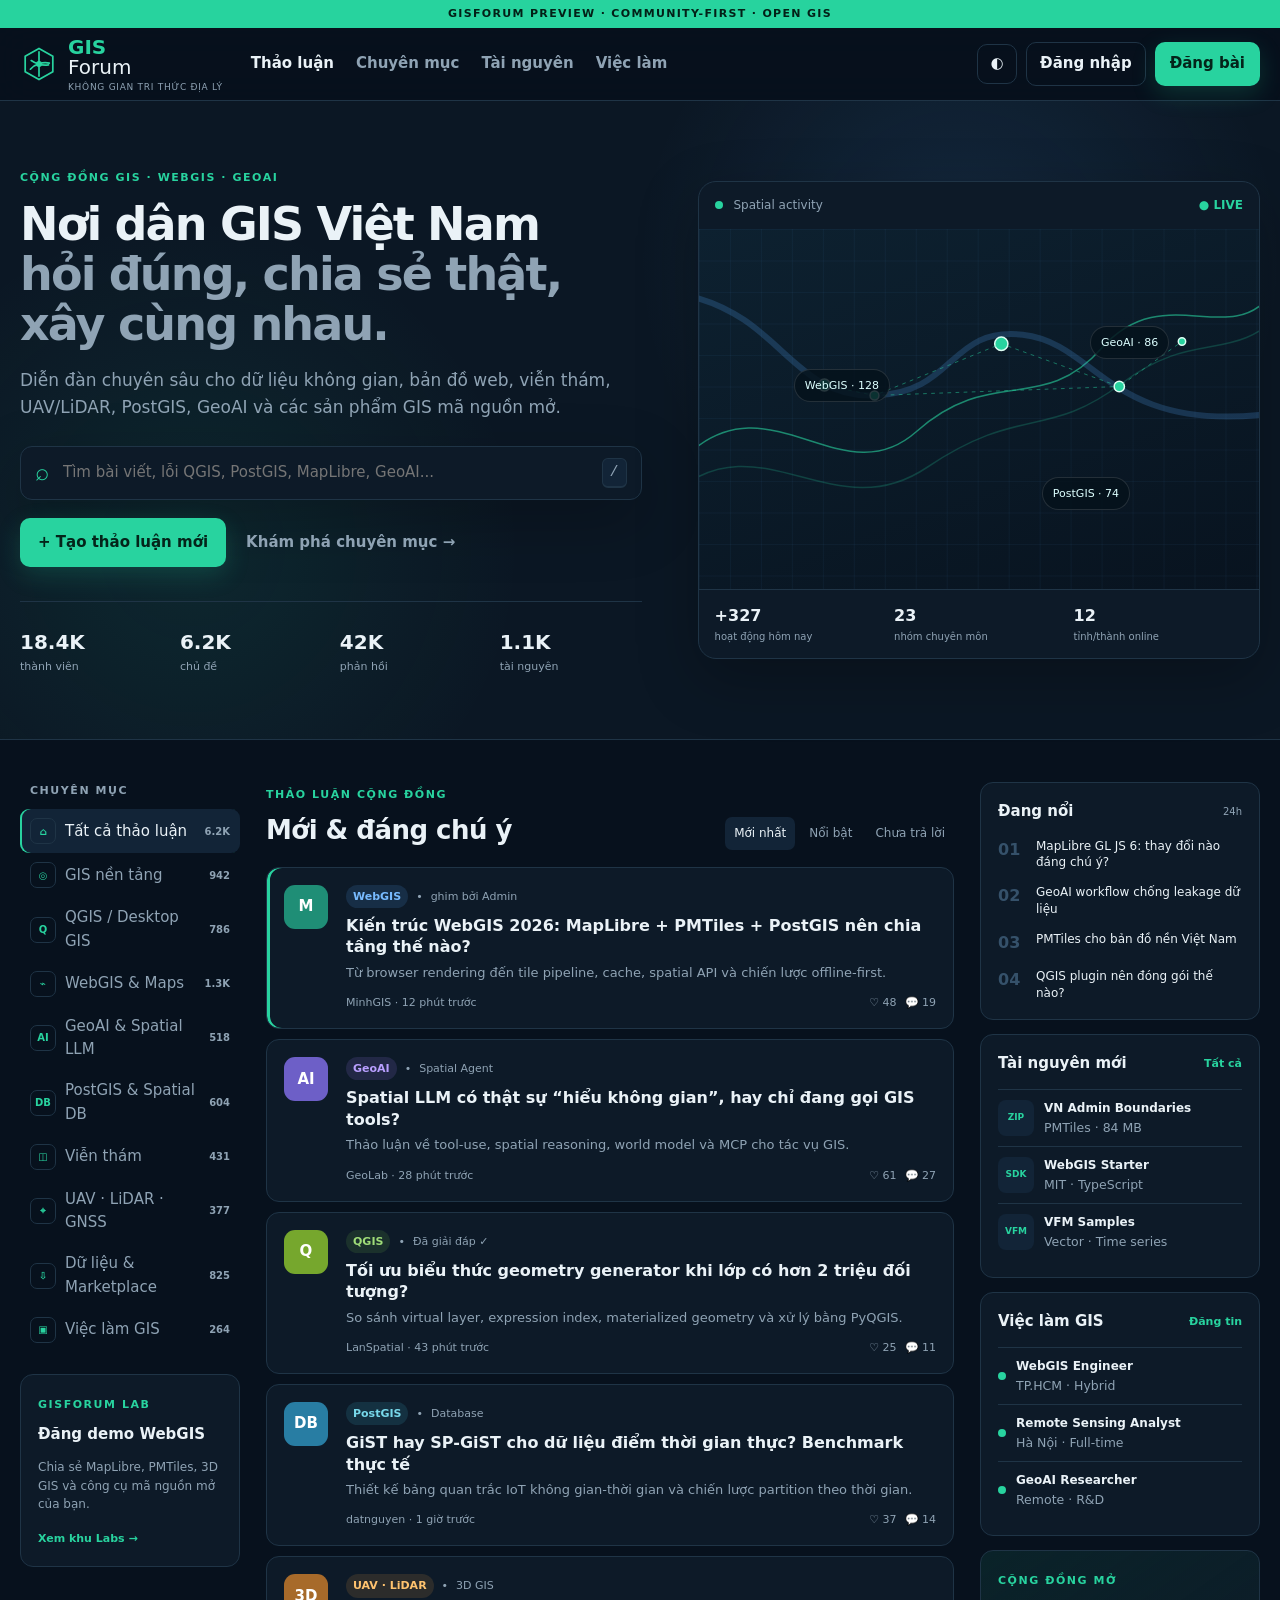
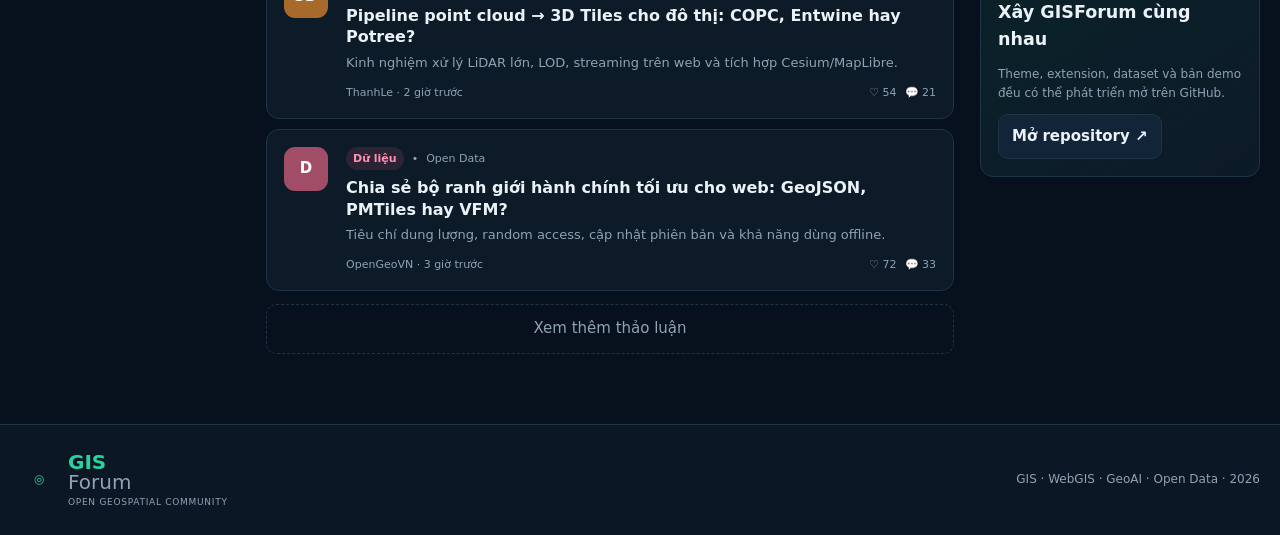
==== docs/index.html @ be0a75fd "feat: transform GISForum into professional GIS community preview" ====
<!doctype html>
<html lang="vi">
<head>
  <meta charset="utf-8" />
  <meta name="viewport" content="width=device-width,initial-scale=1" />
  <meta name="theme-color" content="#07111d" />
  <title>GISForum — Cộng đồng GIS Việt Nam</title>
  <meta name="description" content="Bản xem trước GISForum: cộng đồng chuyên nghiệp cho GIS, WebGIS, GeoAI, dữ liệu không gian và công nghệ bản đồ." />
  <link rel="stylesheet" href="./styles.css" />
</head>
<body>
  <div class="top-strip">GISForum Preview · Community-first · Open GIS</div>
  <header class="site-header">
    <div class="shell header-inner">
      <a class="brand" href="#" aria-label="GISForum">
        <span class="brand-mark" aria-hidden="true">
          <svg viewBox="0 0 44 44" role="img">
            <path d="M22 4 38 13v18L22 40 6 31V13Z" fill="none" stroke="currentColor" stroke-width="2"/>
            <path d="M12 28c5-6 15-9 22-7M13 18c6 4 13 6 20 5M22 8v28" fill="none" stroke="currentColor" stroke-width="2" stroke-linecap="round"/>
            <circle cx="22" cy="22" r="3.5" fill="currentColor"/>
          </svg>
        </span>
        <span><strong>GIS</strong>Forum<small>Không gian tri thức địa lý</small></span>
      </a>
      <nav class="nav" aria-label="Điều hướng chính">
        <a class="active" href="#discussions">Thảo luận</a>
        <a href="#categories">Chuyên mục</a>
        <a href="#resources">Tài nguyên</a>
        <a href="#jobs">Việc làm</a>
      </nav>
      <div class="header-actions">
        <button class="icon-btn" id="themeToggle" aria-label="Đổi giao diện">◐</button>
        <button class="ghost-btn">Đăng nhập</button>
        <button class="primary-btn" data-open-composer>Đăng bài</button>
      </div>
    </div>
  </header>

  <main>
    <section class="hero">
      <div class="shell hero-grid">
        <div class="hero-copy">
          <span class="eyebrow">CỘNG ĐỒNG GIS · WEBGIS · GEOAI</span>
          <h1>Nơi dân GIS Việt Nam<br/><span>hỏi đúng, chia sẻ thật, xây cùng nhau.</span></h1>
          <p>Diễn đàn chuyên sâu cho dữ liệu không gian, bản đồ web, viễn thám, UAV/LiDAR, PostGIS, GeoAI và các sản phẩm GIS mã nguồn mở.</p>
          <div class="hero-search">
            <span>⌕</span>
            <input id="globalSearch" type="search" placeholder="Tìm bài viết, lỗi QGIS, PostGIS, MapLibre, GeoAI..." aria-label="Tìm kiếm" />
            <kbd>/</kbd>
          </div>
          <div class="hero-actions">
            <button class="primary-btn large" data-open-composer>+ Tạo thảo luận mới</button>
            <a class="text-link" href="#categories">Khám phá chuyên mục →</a>
          </div>
          <div class="quick-stats">
            <div><strong>18.4K</strong><span>thành viên</span></div>
            <div><strong>6.2K</strong><span>chủ đề</span></div>
            <div><strong>42K</strong><span>phản hồi</span></div>
            <div><strong>1.1K</strong><span>tài nguyên</span></div>
          </div>
        </div>
        <div class="map-card" aria-label="Minh họa mạng lưới không gian">
          <div class="map-toolbar">
            <span><i></i> Spatial activity</span>
            <span class="live">● LIVE</span>
          </div>
          <div class="map-canvas">
            <svg viewBox="0 0 760 480" preserveAspectRatio="none" aria-hidden="true">
              <defs>
                <pattern id="grid" width="42" height="42" patternUnits="userSpaceOnUse">
                  <path d="M42 0H0V42" fill="none" stroke="currentColor" stroke-opacity=".12"/>
                </pattern>
              </defs>
              <rect width="760" height="480" fill="url(#grid)"/>
              <path class="contour" d="M-20 305C95 195 193 359 295 270s170-21 251-111 169-4 225-66"/>
              <path class="contour faint" d="M-35 353C83 252 182 402 309 318s163-37 264-112 151-24 219-97"/>
              <path class="river" d="M-10 90C112 120 128 225 238 222s101-92 201-81 115 126 321 107"/>
              <g class="nodes">
                <circle cx="170" cy="208" r="8"/><circle cx="238" cy="222" r="6"/>
                <circle cx="410" cy="153" r="9"/><circle cx="570" cy="210" r="7"/>
                <circle cx="655" cy="150" r="5"/>
              </g>
              <g class="links">
                <path d="M170 208 238 222 410 153 570 210 655 150"/>
                <path d="M238 222 570 210"/>
              </g>
            </svg>
            <div class="map-chip chip-a">WebGIS · 128</div>
            <div class="map-chip chip-b">GeoAI · 86</div>
            <div class="map-chip chip-c">PostGIS · 74</div>
          </div>
          <div class="map-footer">
            <div><strong>+327</strong><span>hoạt động hôm nay</span></div>
            <div><strong>23</strong><span>nhóm chuyên môn</span></div>
            <div><strong>12</strong><span>tỉnh/thành online</span></div>
          </div>
        </div>
      </div>
    </section>

    <section class="shell content-grid" id="discussions">
      <aside class="sidebar" id="categories">
        <div class="panel-title">Chuyên mục</div>
        <button class="category active" data-category="all"><span class="cat-icon">⌂</span><span>Tất cả thảo luận</span><b>6.2K</b></button>
        <button class="category" data-category="gis"><span class="cat-icon">◎</span><span>GIS nền tảng</span><b>942</b></button>
        <button class="category" data-category="qgis"><span class="cat-icon">Q</span><span>QGIS / Desktop GIS</span><b>786</b></button>
        <button class="category" data-category="webgis"><span class="cat-icon">⌁</span><span>WebGIS & Maps</span><b>1.3K</b></button>
        <button class="category" data-category="geoai"><span class="cat-icon">AI</span><span>GeoAI & Spatial LLM</span><b>518</b></button>
        <button class="category" data-category="postgis"><span class="cat-icon">DB</span><span>PostGIS & Spatial DB</span><b>604</b></button>
        <button class="category" data-category="rs"><span class="cat-icon">◫</span><span>Viễn thám</span><b>431</b></button>
        <button class="category" data-category="uav"><span class="cat-icon">⌖</span><span>UAV · LiDAR · GNSS</span><b>377</b></button>
        <button class="category" data-category="data"><span class="cat-icon">⇩</span><span>Dữ liệu & Marketplace</span><b>825</b></button>
        <button class="category" data-category="jobs"><span class="cat-icon">▣</span><span>Việc làm GIS</span><b>264</b></button>

        <div class="mini-card">
          <span class="mini-label">GISFORUM LAB</span>
          <strong>Đăng demo WebGIS</strong>
          <p>Chia sẻ MapLibre, PMTiles, 3D GIS và công cụ mã nguồn mở của bạn.</p>
          <a href="#resources">Xem khu Labs →</a>
        </div>
      </aside>

      <section class="feed">
        <div class="section-head">
          <div>
            <span class="eyebrow">THẢO LUẬN CỘNG ĐỒNG</span>
            <h2>Mới & đáng chú ý</h2>
          </div>
          <div class="tabs">
            <button class="tab active">Mới nhất</button>
            <button class="tab">Nổi bật</button>
            <button class="tab">Chưa trả lời</button>
          </div>
        </div>

        <div class="topic-list" id="topicList">
          <article class="topic pinned" data-category="webgis" data-search="maplibre pmtiles webgis kiến trúc">
            <div class="avatar map">M</div>
            <div class="topic-main">
              <div class="topic-meta"><span class="badge blue">WebGIS</span><span>•</span><span>ghim bởi Admin</span></div>
              <h3>Kiến trúc WebGIS 2026: MapLibre + PMTiles + PostGIS nên chia tầng thế nào?</h3>
              <p>Từ browser rendering đến tile pipeline, cache, spatial API và chiến lược offline-first.</p>
              <div class="topic-bottom"><span>MinhGIS · 12 phút trước</span><span>♡ 48</span><span>💬 19</span></div>
            </div>
          </article>

          <article class="topic" data-category="geoai" data-search="geoai spatial llm agent gis mcp">
            <div class="avatar ai">AI</div>
            <div class="topic-main">
              <div class="topic-meta"><span class="badge violet">GeoAI</span><span>•</span><span>Spatial Agent</span></div>
              <h3>Spatial LLM có thật sự “hiểu không gian”, hay chỉ đang gọi GIS tools?</h3>
              <p>Thảo luận về tool-use, spatial reasoning, world model và MCP cho tác vụ GIS.</p>
              <div class="topic-bottom"><span>GeoLab · 28 phút trước</span><span>♡ 61</span><span>💬 27</span></div>
            </div>
          </article>

          <article class="topic" data-category="qgis" data-search="qgis biểu thức geometry lỗi plugin">
            <div class="avatar qgis">Q</div>
            <div class="topic-main">
              <div class="topic-meta"><span class="badge green">QGIS</span><span>•</span><span>Đã giải đáp ✓</span></div>
              <h3>Tối ưu biểu thức geometry generator khi lớp có hơn 2 triệu đối tượng?</h3>
              <p>So sánh virtual layer, expression index, materialized geometry và xử lý bằng PyQGIS.</p>
              <div class="topic-bottom"><span>LanSpatial · 43 phút trước</span><span>♡ 25</span><span>💬 11</span></div>
            </div>
          </article>

          <article class="topic" data-category="postgis" data-search="postgis postgres spatial index gist query tối ưu">
            <div class="avatar db">DB</div>
            <div class="topic-main">
              <div class="topic-meta"><span class="badge cyan">PostGIS</span><span>•</span><span>Database</span></div>
              <h3>GiST hay SP-GiST cho dữ liệu điểm thời gian thực? Benchmark thực tế</h3>
              <p>Thiết kế bảng quan trắc IoT không gian-thời gian và chiến lược partition theo thời gian.</p>
              <div class="topic-bottom"><span>datnguyen · 1 giờ trước</span><span>♡ 37</span><span>💬 14</span></div>
            </div>
          </article>

          <article class="topic" data-category="uav" data-search="lidar uav gnss drone point cloud">
            <div class="avatar uav">3D</div>
            <div class="topic-main">
              <div class="topic-meta"><span class="badge amber">UAV · LiDAR</span><span>•</span><span>3D GIS</span></div>
              <h3>Pipeline point cloud → 3D Tiles cho đô thị: COPC, Entwine hay Potree?</h3>
              <p>Kinh nghiệm xử lý LiDAR lớn, LOD, streaming trên web và tích hợp Cesium/MapLibre.</p>
              <div class="topic-bottom"><span>ThanhLe · 2 giờ trước</span><span>♡ 54</span><span>💬 21</span></div>
            </div>
          </article>

          <article class="topic" data-category="data" data-search="dữ liệu hành chính pmtiles vfm dataset">
            <div class="avatar data">D</div>
            <div class="topic-main">
              <div class="topic-meta"><span class="badge rose">Dữ liệu</span><span>•</span><span>Open Data</span></div>
              <h3>Chia sẻ bộ ranh giới hành chính tối ưu cho web: GeoJSON, PMTiles hay VFM?</h3>
              <p>Tiêu chí dung lượng, random access, cập nhật phiên bản và khả năng dùng offline.</p>
              <div class="topic-bottom"><span>OpenGeoVN · 3 giờ trước</span><span>♡ 72</span><span>💬 33</span></div>
            </div>
          </article>
        </div>
        <div id="emptyState" class="empty-state" hidden>Không tìm thấy thảo luận phù hợp.</div>
        <button class="load-more">Xem thêm thảo luận</button>
      </section>

      <aside class="rightbar">
        <div class="side-card">
          <div class="card-head"><strong>Đang nổi</strong><span>24h</span></div>
          <ol class="trend-list">
            <li><b>01</b><a href="#">MapLibre GL JS 6: thay đổi nào đáng chú ý?</a></li>
            <li><b>02</b><a href="#">GeoAI workflow chống leakage dữ liệu</a></li>
            <li><b>03</b><a href="#">PMTiles cho bản đồ nền Việt Nam</a></li>
            <li><b>04</b><a href="#">QGIS plugin nên đóng gói thế nào?</a></li>
          </ol>
        </div>

        <div class="side-card" id="resources">
          <div class="card-head"><strong>Tài nguyên mới</strong><a href="#">Tất cả</a></div>
          <div class="resource"><span class="file-icon">ZIP</span><div><b>VN Admin Boundaries</b><small>PMTiles · 84 MB</small></div></div>
          <div class="resource"><span class="file-icon">SDK</span><div><b>WebGIS Starter</b><small>MIT · TypeScript</small></div></div>
          <div class="resource"><span class="file-icon">VFM</span><div><b>VFM Samples</b><small>Vector · Time series</small></div></div>
        </div>

        <div class="side-card" id="jobs">
          <div class="card-head"><strong>Việc làm GIS</strong><a href="#">Đăng tin</a></div>
          <div class="job"><i></i><div><b>WebGIS Engineer</b><small>TP.HCM · Hybrid</small></div></div>
          <div class="job"><i></i><div><b>Remote Sensing Analyst</b><small>Hà Nội · Full-time</small></div></div>
          <div class="job"><i></i><div><b>GeoAI Researcher</b><small>Remote · R&D</small></div></div>
        </div>

        <div class="side-card community">
          <span class="mini-label">CỘNG ĐỒNG MỞ</span>
          <h3>Xây GISForum cùng nhau</h3>
          <p>Theme, extension, dataset và bản demo đều có thể phát triển mở trên GitHub.</p>
          <a class="secondary-btn" href="https://github.com/Base27-CVNSS/GISForum">Mở repository ↗</a>
        </div>
      </aside>
    </section>
  </main>

  <footer>
    <div class="shell footer-inner">
      <div class="brand footer-brand"><span class="brand-mark">◎</span><span><strong>GIS</strong>Forum<small>Open geospatial community</small></span></div>
      <div>GIS · WebGIS · GeoAI · Open Data · 2026</div>
    </div>
  </footer>

  <div class="modal" id="composerModal" hidden>
    <div class="modal-backdrop" data-close-composer></div>
    <section class="composer" role="dialog" aria-modal="true" aria-labelledby="composerTitle">
      <button class="modal-close" data-close-composer aria-label="Đóng">×</button>
      <span class="eyebrow">TẠO THẢO LUẬN</span>
      <h2 id="composerTitle">Chia sẻ vấn đề GIS của bạn</h2>
      <label>Tiêu đề<input type="text" placeholder="Ví dụ: Làm sao tối ưu PMTiles cho dữ liệu lớn?" /></label>
      <label>Chuyên mục<select><option>WebGIS & Maps</option><option>GeoAI & Spatial LLM</option><option>QGIS</option><option>PostGIS</option><option>UAV · LiDAR · GNSS</option></select></label>
      <label>Nội dung<textarea rows="6" placeholder="Mô tả dữ liệu, CRS, công cụ, lỗi hoặc kết quả mong muốn..."></textarea></label>
      <div class="composer-actions"><span>Bản preview — chưa gửi dữ liệu thật.</span><button class="primary-btn" data-close-composer>Đăng thảo luận</button></div>
    </section>
  </div>

  <script src="./app.js"></script>
</body>
</html>
---- docs/styles.css ----
:root{
  --bg:#07111d;--bg-soft:#0b1724;--panel:#0d1a28;--panel-2:#102131;--line:#1f3446;
  --text:#eaf2f7;--muted:#8fa3b4;--brand:#28d39f;--brand-2:#55a8ff;--shadow:0 20px 60px rgba(0,0,0,.25);
  --header:rgba(7,17,29,.86);--chip:#122437;
}
:root.light{
  --bg:#f4f7f9;--bg-soft:#edf3f6;--panel:#fff;--panel-2:#f7fafb;--line:#d9e3e8;
  --text:#122230;--muted:#667987;--shadow:0 16px 40px rgba(19,39,54,.08);--header:rgba(255,255,255,.9);--chip:#edf4f6;
}
*{box-sizing:border-box}html{scroll-behavior:smooth}body{margin:0;background:var(--bg);color:var(--text);font:15px/1.55 Inter,ui-sans-serif,system-ui,-apple-system,BlinkMacSystemFont,"Segoe UI",sans-serif}
button,input,textarea,select{font:inherit}button,a{transition:.2s ease}a{color:inherit;text-decoration:none}.shell{width:min(1240px,calc(100% - 40px));margin:auto}
.top-strip{height:28px;display:grid;place-items:center;background:#27d39e;color:#032017;font-size:11px;font-weight:800;letter-spacing:.12em;text-transform:uppercase}
.site-header{position:sticky;top:0;z-index:20;background:var(--header);backdrop-filter:blur(16px);border-bottom:1px solid var(--line)}
.header-inner{min-height:72px;display:flex;align-items:center;gap:28px}.brand{display:flex;align-items:center;gap:10px;min-width:190px}.brand-mark{width:38px;height:38px;display:grid;place-items:center;color:var(--brand)}.brand-mark svg{width:100%;height:100%}.brand>span:last-child{display:flex;flex-direction:column;font-size:20px;line-height:1}.brand strong{color:var(--brand)}.brand small{font-size:9px;color:var(--muted);letter-spacing:.08em;margin-top:6px;text-transform:uppercase}
.nav{display:flex;align-items:center;gap:22px;margin-right:auto}.nav a{color:var(--muted);font-weight:650}.nav a:hover,.nav a.active{color:var(--text)}.header-actions{display:flex;align-items:center;gap:9px}
.primary-btn,.ghost-btn,.secondary-btn,.icon-btn{border:0;cursor:pointer;border-radius:10px;font-weight:750}.primary-btn{background:var(--brand);color:#04241a;padding:10px 15px;box-shadow:0 8px 24px rgba(40,211,159,.18)}.primary-btn:hover{transform:translateY(-1px);filter:brightness(1.04)}.primary-btn.large{padding:13px 18px}.ghost-btn,.icon-btn{background:transparent;color:var(--text);border:1px solid var(--line);padding:9px 13px}.icon-btn{width:40px;height:40px;padding:0}.secondary-btn{display:inline-flex;background:var(--chip);border:1px solid var(--line);padding:10px 13px}
.hero{background:radial-gradient(circle at 75% 25%,rgba(85,168,255,.12),transparent 30%),radial-gradient(circle at 15% 70%,rgba(40,211,159,.09),transparent 28%),var(--bg-soft);border-bottom:1px solid var(--line)}.hero-grid{display:grid;grid-template-columns:1.05fr .95fr;gap:56px;align-items:center;padding:64px 0}
.eyebrow,.mini-label{font-size:11px;letter-spacing:.14em;color:var(--brand);font-weight:850}.hero h1{font-size:46px;line-height:1.08;letter-spacing:-.04em;margin:12px 0 18px}.hero h1 span{color:var(--muted)}.hero-copy>p{font-size:17px;color:var(--muted);max-width:670px}
.hero-search{height:54px;margin-top:26px;border:1px solid var(--line);background:var(--panel);border-radius:12px;display:flex;align-items:center;gap:12px;padding:0 14px;box-shadow:var(--shadow)}.hero-search>span{font-size:24px;color:var(--brand)}.hero-search input{flex:1;background:none;border:0;outline:none;color:var(--text);min-width:0}.hero-search kbd{border:1px solid var(--line);border-bottom-width:2px;border-radius:6px;padding:2px 7px;color:var(--muted);background:var(--chip)}.hero-actions{display:flex;align-items:center;gap:20px;margin-top:18px}.text-link{color:var(--muted);font-weight:700}.text-link:hover{color:var(--brand)}
.quick-stats{display:grid;grid-template-columns:repeat(4,1fr);gap:18px;margin-top:34px;padding-top:25px;border-top:1px solid var(--line)}.quick-stats div{display:flex;flex-direction:column}.quick-stats strong{font-size:20px}.quick-stats span{font-size:11px;color:var(--muted)}
.map-card{border:1px solid var(--line);border-radius:18px;overflow:hidden;background:var(--panel);box-shadow:var(--shadow)}.map-toolbar,.map-footer{display:flex;align-items:center;justify-content:space-between;padding:14px 16px;color:var(--muted);font-size:12px}.map-toolbar i{display:inline-block;width:8px;height:8px;border-radius:50%;background:var(--brand);margin-right:7px}.live{color:var(--brand);font-weight:800}.map-canvas{height:360px;position:relative;overflow:hidden;background:linear-gradient(160deg,#0d2130,#08131f)}:root.light .map-canvas{background:linear-gradient(160deg,#e9f4f2,#eaf1f7)}.map-canvas svg{width:100%;height:100%;color:var(--brand-2)}.contour{fill:none;stroke:var(--brand);stroke-width:2;opacity:.6}.contour.faint{opacity:.22}.river{fill:none;stroke:var(--brand-2);stroke-width:8;opacity:.2}.nodes circle{fill:var(--brand);stroke:#dffff5;stroke-width:2}.links path{fill:none;stroke:var(--brand);stroke-width:1.2;stroke-dasharray:5 6;opacity:.55}.map-chip{position:absolute;padding:7px 10px;border-radius:999px;background:rgba(5,18,28,.84);border:1px solid rgba(255,255,255,.12);font-size:11px;color:#dff}.chip-a{left:17%;top:39%}.chip-b{right:16%;top:27%}.chip-c{right:23%;bottom:22%}.map-footer{border-top:1px solid var(--line);gap:10px}.map-footer div{display:flex;flex-direction:column;flex:1}.map-footer strong{color:var(--text);font-size:16px}.map-footer span{font-size:10px}
.content-grid{display:grid;grid-template-columns:220px minmax(0,1fr) 280px;gap:26px;padding:42px 0 70px}.sidebar{position:sticky;top:112px;height:max-content}.panel-title{font-size:11px;color:var(--muted);text-transform:uppercase;letter-spacing:.14em;font-weight:800;margin:0 0 10px 10px}.category{width:100%;display:grid;grid-template-columns:28px 1fr auto;align-items:center;gap:7px;text-align:left;border:0;background:transparent;color:var(--muted);padding:9px 10px;border-radius:9px;cursor:pointer}.category:hover,.category.active{background:var(--chip);color:var(--text)}.category.active{box-shadow:inset 2px 0 var(--brand)}.category b{font-size:10px;font-weight:700;color:var(--muted)}.cat-icon{width:26px;height:26px;border:1px solid var(--line);border-radius:7px;display:grid;place-items:center;font-size:10px;font-weight:800;color:var(--brand)}
.mini-card,.side-card{margin-top:22px;background:var(--panel);border:1px solid var(--line);border-radius:13px;padding:17px}.mini-card strong{display:block;margin-top:8px}.mini-card p,.community p{color:var(--muted);font-size:12px}.mini-card a,.card-head a{font-size:11px;color:var(--brand);font-weight:800}
.section-head{display:flex;justify-content:space-between;align-items:end;margin-bottom:17px}.section-head h2{font-size:26px;letter-spacing:-.02em;margin:4px 0 0}.tabs{display:flex;gap:5px}.tab{border:0;background:transparent;color:var(--muted);padding:7px 9px;border-radius:7px;cursor:pointer;font-size:12px}.tab.active{background:var(--chip);color:var(--text)}
.topic-list{display:flex;flex-direction:column;gap:10px}.topic{display:grid;grid-template-columns:48px 1fr;gap:14px;background:var(--panel);border:1px solid var(--line);padding:17px;border-radius:13px}.topic:hover{border-color:#31516a;transform:translateY(-1px)}.topic.pinned{box-shadow:inset 3px 0 var(--brand)}.avatar{width:44px;height:44px;border-radius:11px;display:grid;place-items:center;font-weight:850;color:#fff;background:#31516a}.avatar.map{background:#1f8e76}.avatar.ai{background:#6d5fc7}.avatar.qgis{background:#76a72d}.avatar.db{background:#287da3}.avatar.uav{background:#a76a2a}.avatar.data{background:#a24d68}.topic-meta,.topic-bottom{display:flex;align-items:center;gap:8px;color:var(--muted);font-size:11px}.badge{padding:3px 7px;border-radius:999px;font-weight:800}.badge.blue{background:rgba(85,168,255,.14);color:#78bbff}.badge.violet{background:rgba(160,127,255,.14);color:#b99fff}.badge.green{background:rgba(117,191,76,.14);color:#9fdc78}.badge.cyan{background:rgba(66,191,215,.14);color:#77d8ea}.badge.amber{background:rgba(229,159,65,.14);color:#ffc36f}.badge.rose{background:rgba(225,98,132,.14);color:#ff91ae}.topic h3{font-size:16px;line-height:1.35;margin:7px 0 5px}.topic p{margin:0 0 11px;color:var(--muted);font-size:13px}.topic-bottom{justify-content:flex-end}.topic-bottom span:first-child{margin-right:auto}.load-more{width:100%;margin-top:13px;background:transparent;color:var(--muted);border:1px dashed var(--line);border-radius:10px;padding:12px;cursor:pointer}.empty-state{padding:38px;text-align:center;border:1px dashed var(--line);border-radius:13px;color:var(--muted)}
.rightbar{min-width:0}.side-card{margin-top:0;margin-bottom:14px}.card-head{display:flex;justify-content:space-between;align-items:center;margin-bottom:14px}.card-head span{font-size:10px;color:var(--muted)}.trend-list{list-style:none;padding:0;margin:0;display:flex;flex-direction:column;gap:13px}.trend-list li{display:grid;grid-template-columns:30px 1fr;gap:8px}.trend-list b{color:#35516a;font-size:16px}.trend-list a{font-size:12px;line-height:1.4}.resource,.job{display:flex;gap:10px;align-items:center;padding:9px 0;border-top:1px solid var(--line)}.resource:first-of-type,.job:first-of-type{border-top:0}.file-icon{width:36px;height:36px;display:grid;place-items:center;border-radius:8px;background:var(--chip);color:var(--brand);font-size:9px;font-weight:900}.resource div,.job div{display:flex;flex-direction:column;min-width:0}.resource b,.job b{font-size:12px}.resource small,.job small{color:var(--muted)}.job i{width:8px;height:8px;background:var(--brand);border-radius:50%}.community{background:linear-gradient(145deg,rgba(40,211,159,.09),var(--panel))}.community h3{margin:7px 0}
footer{border-top:1px solid var(--line);background:var(--bg-soft)}.footer-inner{min-height:110px;display:flex;justify-content:space-between;align-items:center;color:var(--muted);font-size:12px}.footer-brand{min-width:auto}
.modal[hidden]{display:none}.modal{position:fixed;inset:0;z-index:100;display:grid;place-items:center}.modal-backdrop{position:absolute;inset:0;background:rgba(1,7,12,.74);backdrop-filter:blur(6px)}.composer{z-index:1;width:min(620px,calc(100% - 30px));background:var(--panel);border:1px solid var(--line);border-radius:17px;padding:25px;box-shadow:var(--shadow);position:relative}.composer h2{margin:5px 0 18px}.composer label{display:flex;flex-direction:column;gap:6px;margin:12px 0;font-size:12px;color:var(--muted);font-weight:700}.composer input,.composer select,.composer textarea{width:100%;background:var(--bg-soft);border:1px solid var(--line);color:var(--text);border-radius:9px;padding:11px;outline:none}.composer input:focus,.composer select:focus,.composer textarea:focus{border-color:var(--brand)}.modal-close{position:absolute;right:15px;top:13px;border:0;background:transparent;color:var(--muted);font-size:26px;cursor:pointer}.composer-actions{display:flex;justify-content:space-between;align-items:center;gap:15px;margin-top:16px}.composer-actions span{font-size:11px;color:var(--muted)}
@media(max-width:1050px){.content-grid{grid-template-columns:190px minmax(0,1fr)}.rightbar{display:none}.hero-grid{gap:30px}.hero h1{font-size:40px}}
@media(max-width:800px){.shell{width:min(100% - 24px,1240px)}.nav{display:none}.header-inner{gap:10px}.brand{margin-right:auto;min-width:0}.ghost-btn{display:none}.hero-grid{grid-template-columns:1fr;padding:42px 0}.map-card{display:none}.hero h1{font-size:37px}.content-grid{grid-template-columns:1fr;padding-top:28px}.sidebar{position:static;display:flex;overflow:auto;gap:7px;padding-bottom:4px}.panel-title,.mini-card{display:none}.category{width:auto;min-width:max-content;grid-template-columns:25px auto;background:var(--panel);border:1px solid var(--line)}.category b{display:none}.section-head{align-items:flex-start;gap:12px;flex-direction:column}.quick-stats{grid-template-columns:repeat(2,1fr)}}
@media(max-width:520px){.top-strip{font-size:9px}.header-actions .primary-btn{display:none}.hero h1{font-size:32px}.hero-copy>p{font-size:15px}.hero-actions{align-items:flex-start;flex-direction:column}.topic{grid-template-columns:1fr}.avatar{width:38px;height:38px}.topic-bottom{flex-wrap:wrap}.topic-bottom span:first-child{width:100%}.tabs{overflow:auto;max-width:100%}.footer-inner{align-items:flex-start;flex-direction:column;justify-content:center;gap:16px}.composer-actions{align-items:flex-start;flex-direction:column}}
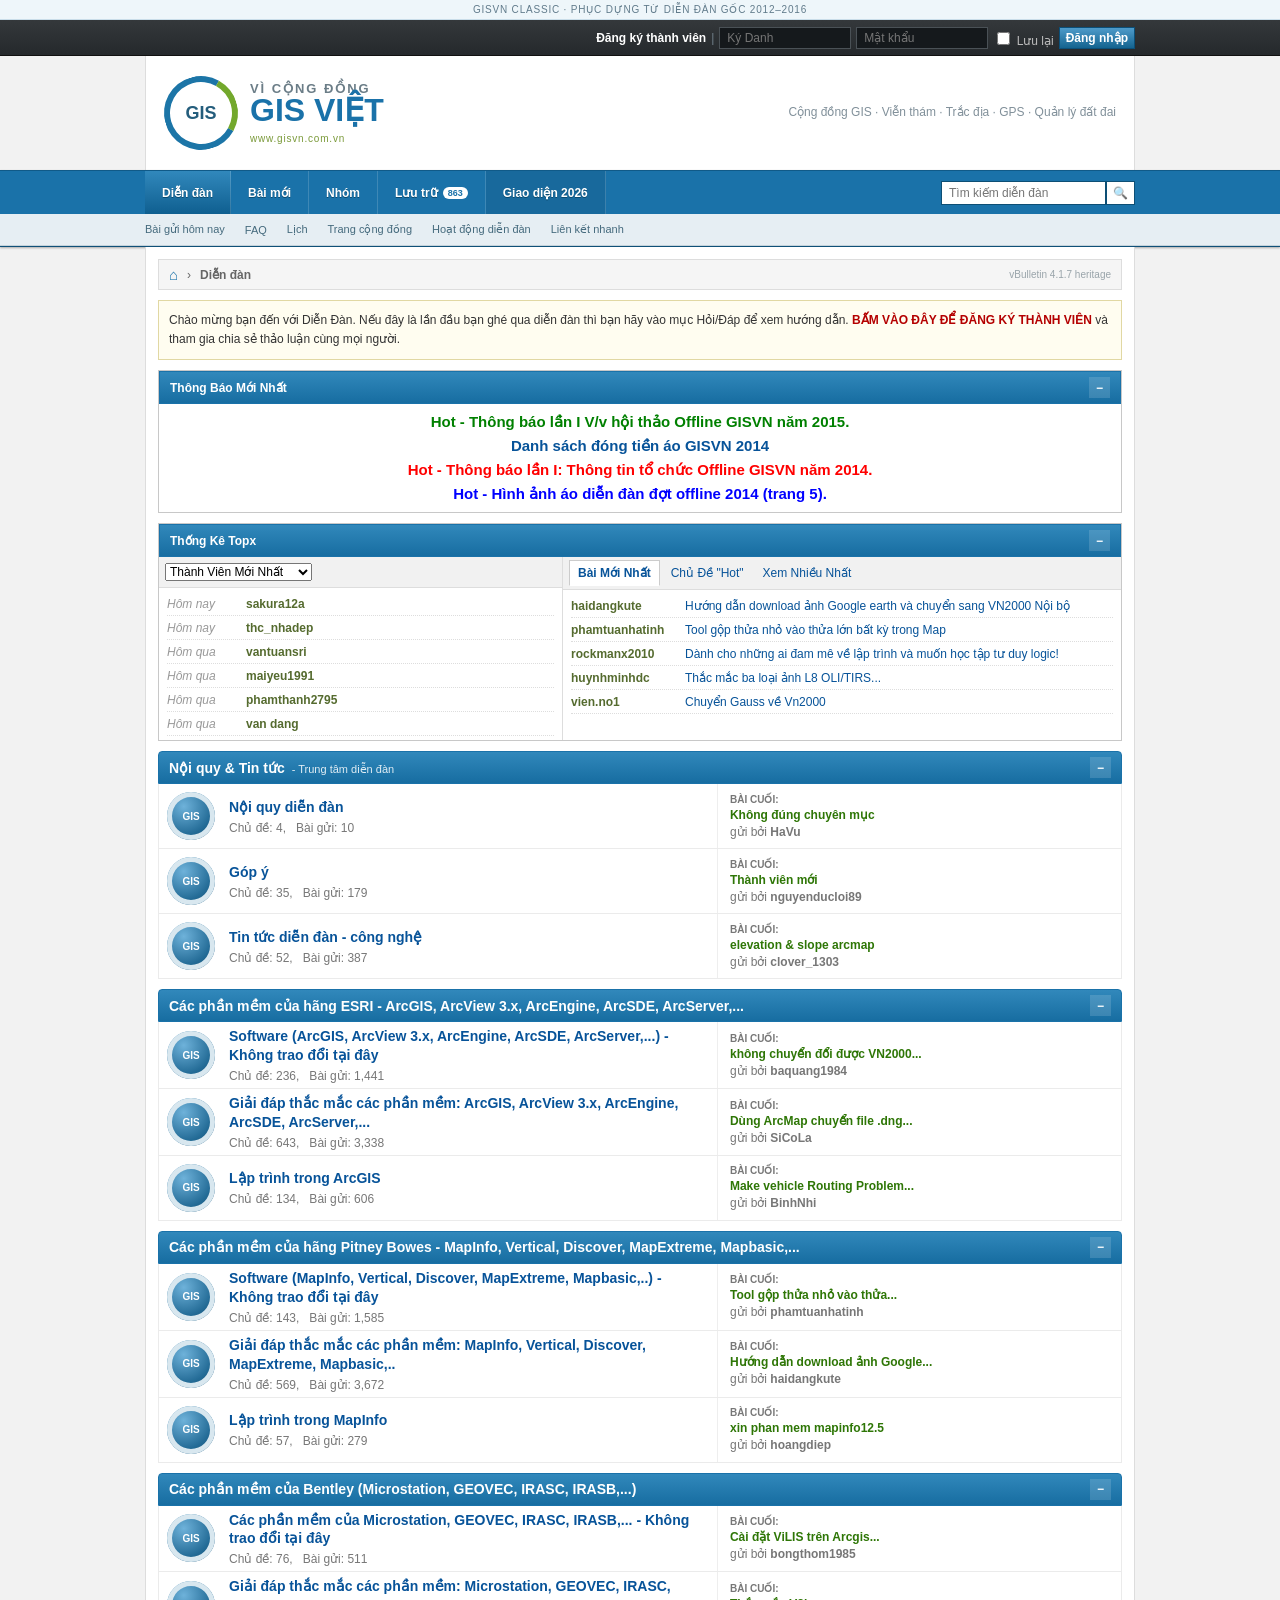
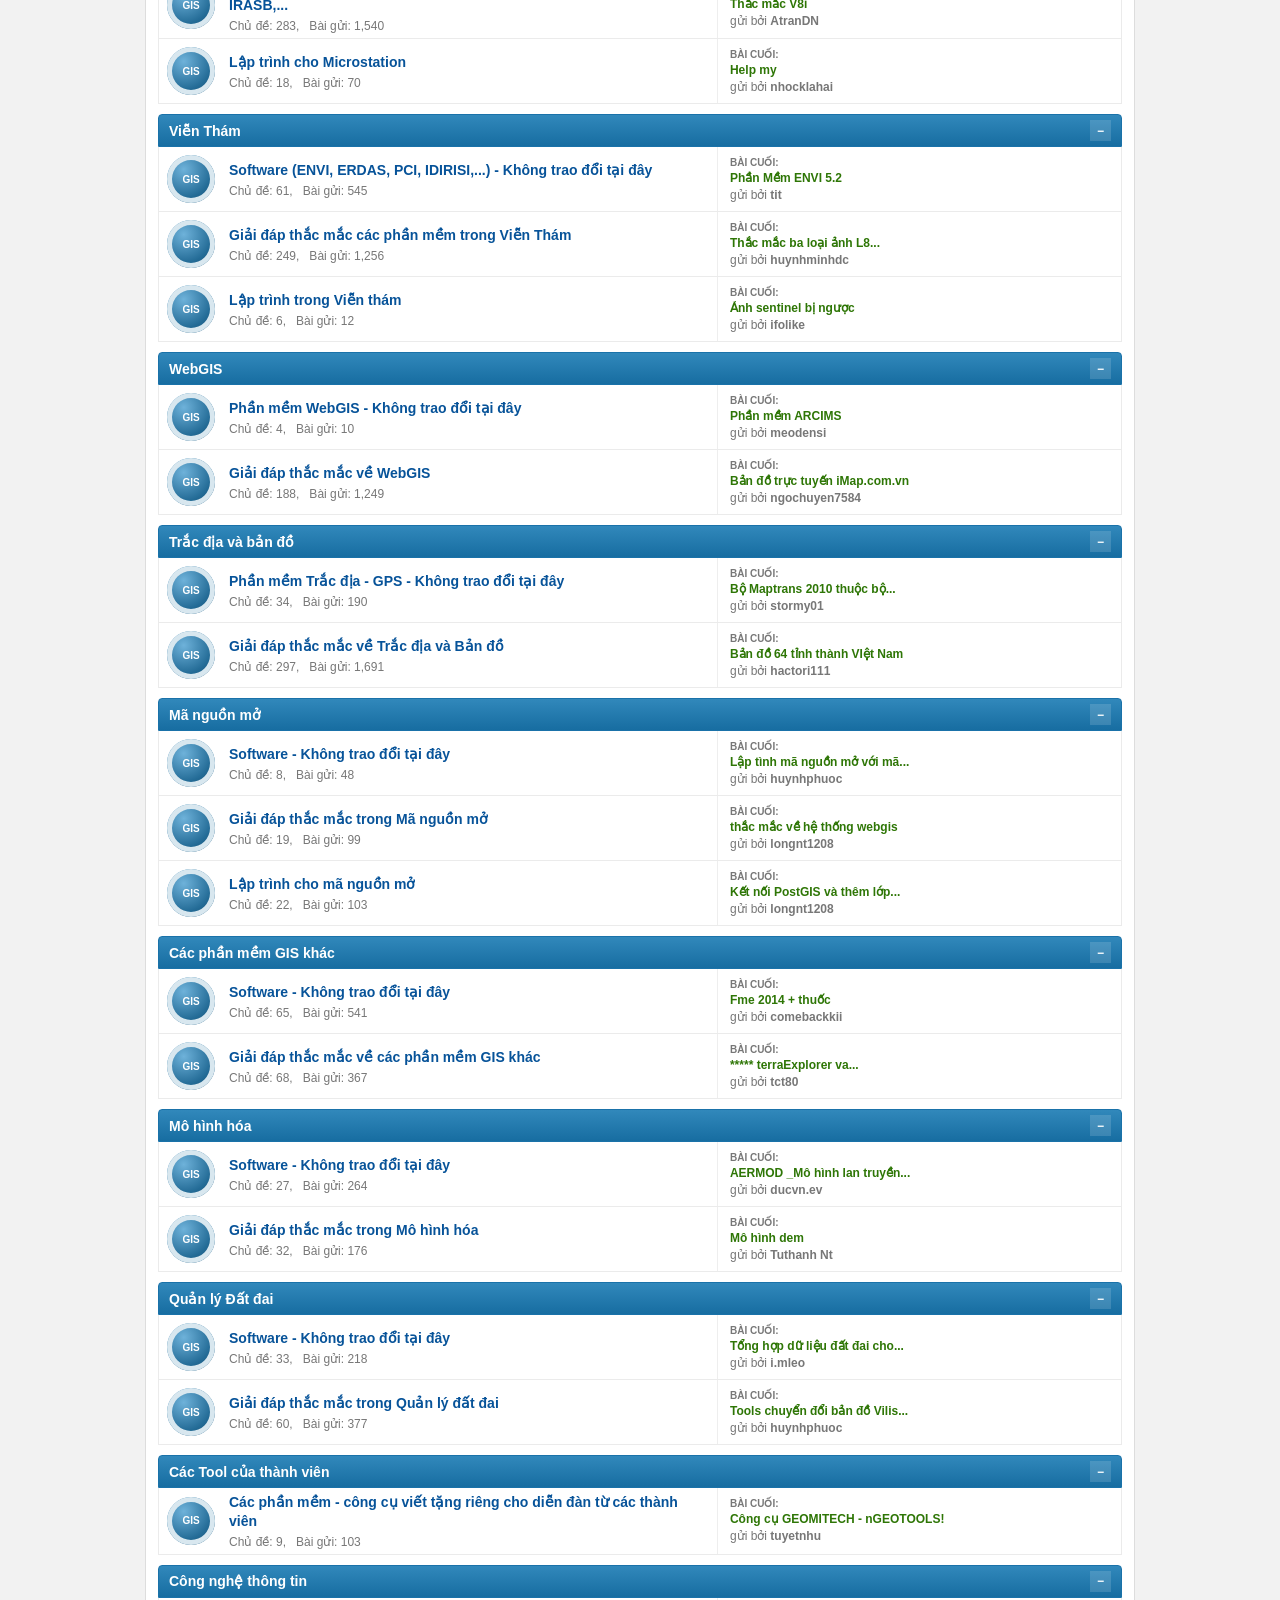
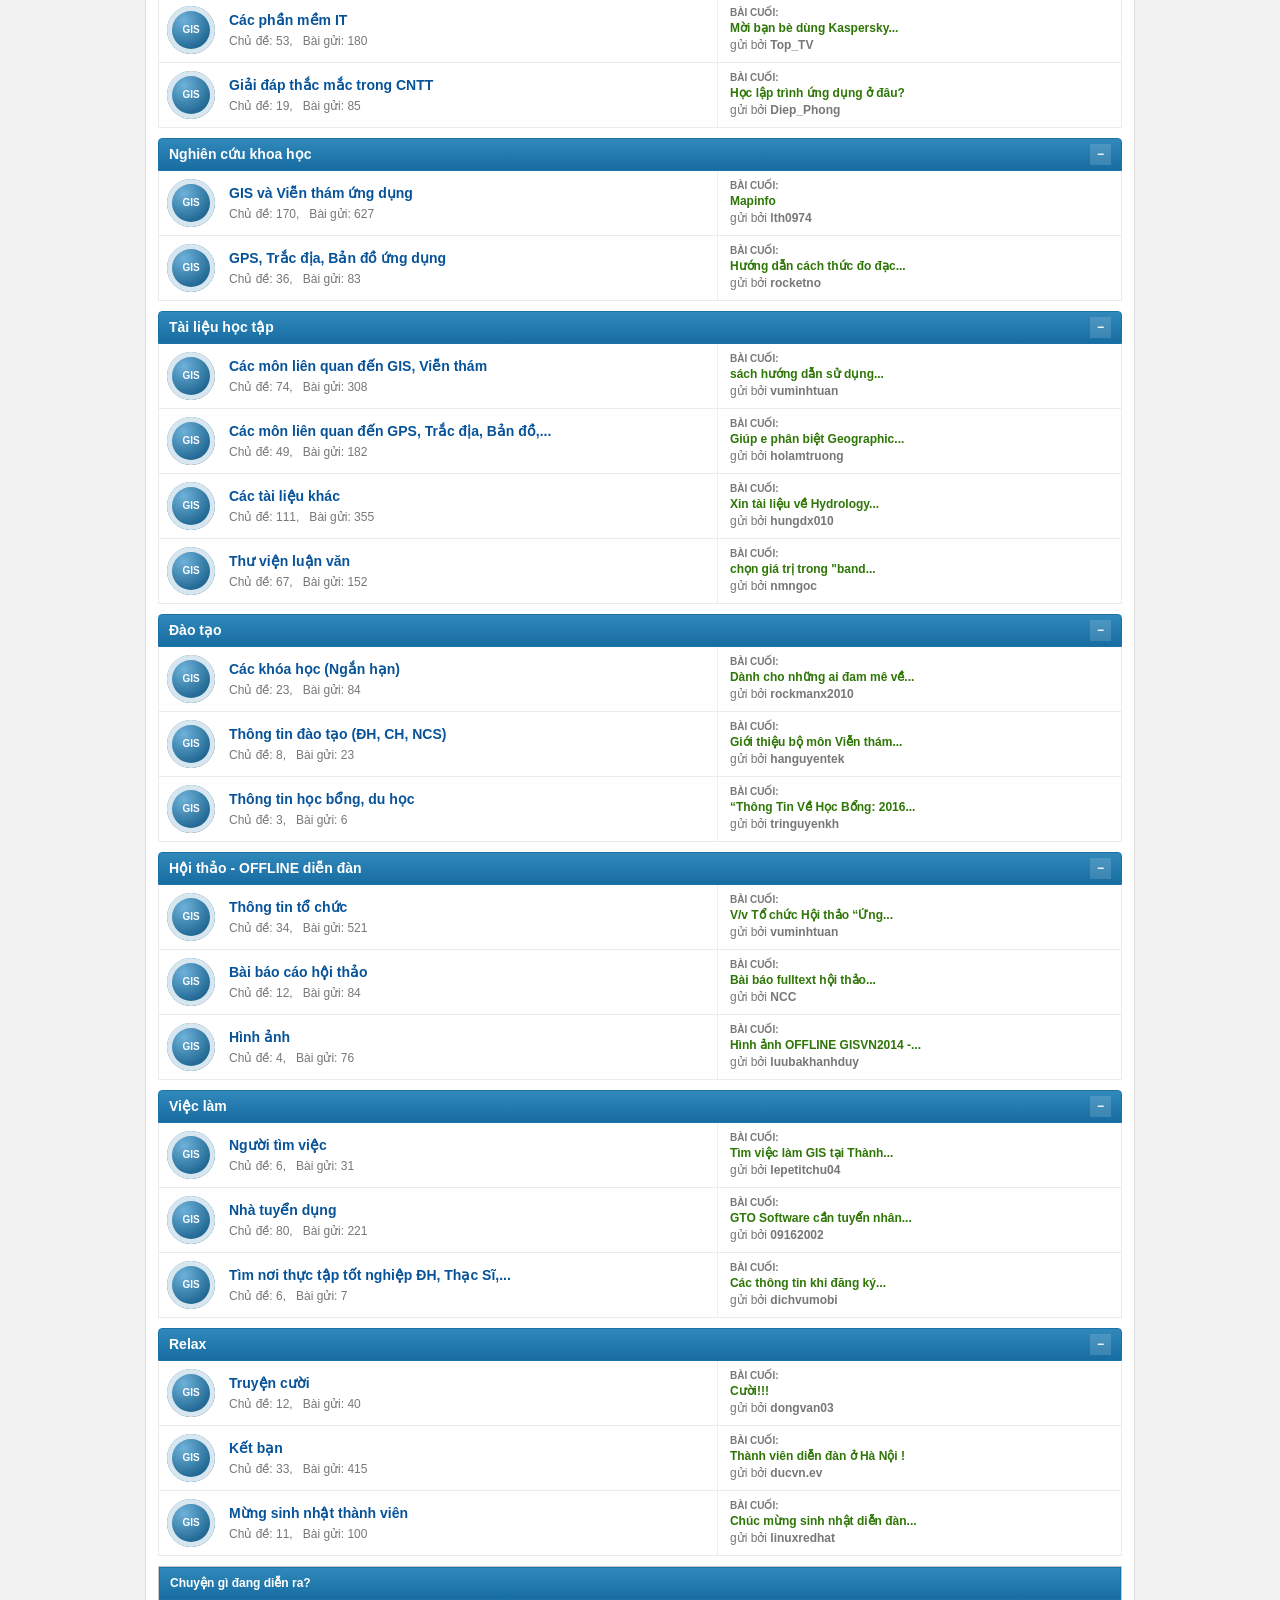
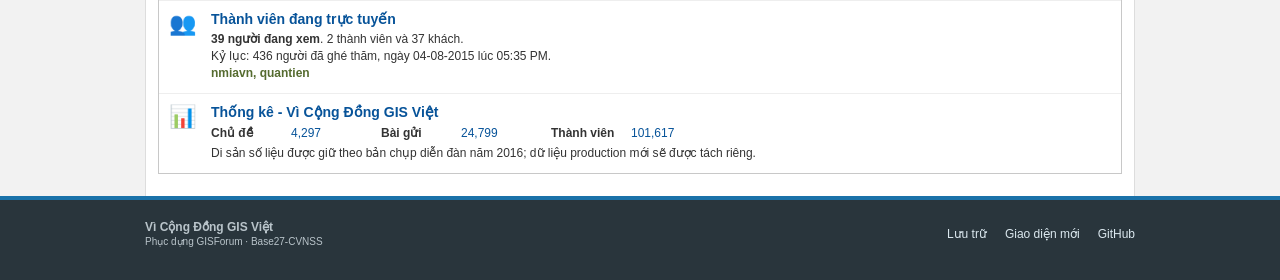
==== commit ba1e008a: "feat: restore GISVN classic forum structure from archived 2016 snapshot" ====
--- a/docs/index.html
+++ b/docs/index.html
@@ -1,258 +1,132 @@
 <!doctype html>
 <html lang="vi">
 <head>
-  <meta charset="utf-8" />
-  <meta name="viewport" content="width=device-width,initial-scale=1" />
-  <meta name="theme-color" content="#07111d" />
-  <title>GISForum — Cộng đồng GIS Việt Nam</title>
-  <meta name="description" content="Bản xem trước GISForum: cộng đồng chuyên nghiệp cho GIS, WebGIS, GeoAI, dữ liệu không gian và công nghệ bản đồ." />
-  <link rel="stylesheet" href="./styles.css" />
+<meta charset="utf-8">
+<meta name="viewport" content="width=device-width,initial-scale=1">
+<title>Vì Cộng Đồng GIS Việt — GISForum Classic</title>
+<meta name="description" content="Phục dựng giao diện diễn đàn GISVN cổ điển dựa trên bản lưu vBulletin 4.1.7 năm 2016.">
+<link rel="stylesheet" href="./styles.css">
 </head>
 <body>
-  <div class="top-strip">GISForum Preview · Community-first · Open GIS</div>
-  <header class="site-header">
-    <div class="shell header-inner">
-      <a class="brand" href="#" aria-label="GISForum">
-        <span class="brand-mark" aria-hidden="true">
-          <svg viewBox="0 0 44 44" role="img">
-            <path d="M22 4 38 13v18L22 40 6 31V13Z" fill="none" stroke="currentColor" stroke-width="2"/>
-            <path d="M12 28c5-6 15-9 22-7M13 18c6 4 13 6 20 5M22 8v28" fill="none" stroke="currentColor" stroke-width="2" stroke-linecap="round"/>
-            <circle cx="22" cy="22" r="3.5" fill="currentColor"/>
-          </svg>
-        </span>
-        <span><strong>GIS</strong>Forum<small>Không gian tri thức địa lý</small></span>
-      </a>
-      <nav class="nav" aria-label="Điều hướng chính">
-        <a class="active" href="#discussions">Thảo luận</a>
-        <a href="#categories">Chuyên mục</a>
-        <a href="#resources">Tài nguyên</a>
-        <a href="#jobs">Việc làm</a>
-      </nav>
-      <div class="header-actions">
-        <button class="icon-btn" id="themeToggle" aria-label="Đổi giao diện">◐</button>
-        <button class="ghost-btn">Đăng nhập</button>
-        <button class="primary-btn" data-open-composer>Đăng bài</button>
+<div class="classic-ribbon">GISVN CLASSIC · PHỤC DỰNG TỪ DIỄN ĐÀN GỐC 2012–2016</div>
+
+<div id="topBar">
+  <div class="pageWrap top-inner">
+    <a class="register" href="#">Đăng ký thành viên</a><span class="sep">|</span>
+    <form class="login-form" onsubmit="return false">
+      <input aria-label="Ký danh" placeholder="Ký Danh">
+      <input aria-label="Mật khẩu" type="password" placeholder="Mật khẩu">
+      <label><input type="checkbox"> Lưu lại</label>
+      <button>Đăng nhập</button>
+    </form>
+  </div>
+</div>
+
+<header class="pageWrap header">
+  <a class="classic-logo" href="./">
+    <span class="logo-orbit"></span>
+    <span class="logo-copy"><b>VÌ CỘNG ĐỒNG</b><strong>GIS VIỆT</strong><small>www.gisvn.com.vn</small></span>
+  </a>
+  <div class="header-note">Cộng đồng GIS · Viễn thám · Trắc địa · GPS · Quản lý đất đai</div>
+</header>
+
+<nav class="navbar">
+  <div class="pageWrap nav-inner">
+    <div class="tabs">
+      <a class="selected" href="./">Diễn đàn</a>
+      <a href="#topx">Bài mới</a>
+      <a href="#wgo">Nhóm</a>
+      <a href="./archive/">Lưu trữ <span class="count-chip">863</span></a>
+      <a class="new-ui" href="./modern.html">Giao diện 2026</a>
+    </div>
+    <form class="nav-search" onsubmit="return false">
+      <input id="forumSearch" placeholder="Tìm kiếm diễn đàn">
+      <button aria-label="Tìm kiếm">🔍</button>
+    </form>
+  </div>
+  <div class="subnav">
+    <div class="pageWrap">
+      <a href="#topx">Bài gửi hôm nay</a>
+      <a href="#">FAQ</a>
+      <a href="#">Lịch</a>
+      <a href="#wgo">Trang cộng đồng</a>
+      <a href="#">Hoạt động diễn đàn</a>
+      <a href="#">Liên kết nhanh</a>
+    </div>
+  </div>
+</nav>
+
+<main class="pageWrap main">
+  <div class="breadcrumb"><span class="home">⌂</span><span>›</span><b>Diễn đàn</b><span class="source-tag">vBulletin 4.1.7 heritage</span></div>
+
+  <div class="notice">
+    Chào mừng bạn đến với Diễn Đàn. Nếu đây là lần đầu bạn ghé qua diễn đàn thì bạn hãy vào mục Hỏi/Đáp để xem hướng dẫn.
+    <a href="#"><b>BẤM VÀO ĐÂY ĐỂ ĐĂNG KÝ THÀNH VIÊN</b></a> và tham gia chia sẻ thảo luận cùng mọi người.
+  </div>
+
+  <section class="legacy-box announcements">
+    <div class="box-head"><b>Thông Báo Mới Nhất</b><button class="collapse-btn" data-collapse="announcementsBody">−</button></div>
+    <div id="announcementsBody" class="announcement-list">
+      <a class="green" href="#">Hot - Thông báo lần I V/v hội thảo Offline GISVN năm 2015.</a>
+      <a href="#">Danh sách đóng tiền áo GISVN 2014</a>
+      <a class="red" href="#">Hot - Thông báo lần I: Thông tin tổ chức Offline GISVN năm 2014.</a>
+      <a class="blue" href="#">Hot - Hình ảnh áo diễn đàn đợt offline 2014 (trang 5).</a>
+    </div>
+  </section>
+
+  <section id="topx" class="legacy-box topx">
+    <div class="box-head"><b>Thống Kê Topx</b><button class="collapse-btn" data-collapse="topxBody">−</button></div>
+    <div id="topxBody" class="topx-grid">
+      <div class="topx-panel">
+        <div class="topx-tabs"><select><option>Thành Viên Mới Nhất</option><option>Được Cám Ơn</option><option>Gởi Bài Nhiều Nhất</option><option>Gởi Chủ Đề nhiều nhất</option></select></div>
+        <div class="member-list">
+          <span><time>Hôm nay</time><b>sakura12a</b></span>
+          <span><time>Hôm nay</time><b>thc_nhadep</b></span>
+          <span><time>Hôm qua</time><b>vantuansri</b></span>
+          <span><time>Hôm qua</time><b>maiyeu1991</b></span>
+          <span><time>Hôm qua</time><b>phamthanh2795</b></span>
+          <span><time>Hôm qua</time><b>van dang</b></span>
+        </div>
+      </div>
+      <div class="topx-panel">
+        <div class="topx-tabs latest-tabs"><button class="active">Bài Mới Nhất</button><button>Chủ Đề "Hot"</button><button>Xem Nhiều Nhất</button></div>
+        <div class="latest-list">
+          <a><b>haidangkute</b><span>Hướng dẫn download ảnh Google earth và chuyển sang VN2000 Nội bộ</span></a>
+          <a><b>phamtuanhatinh</b><span>Tool gộp thửa nhỏ vào thửa lớn bất kỳ trong Map</span></a>
+          <a><b>rockmanx2010</b><span>Dành cho những ai đam mê về lập trình và muốn học tập tư duy logic!</span></a>
+          <a><b>huynhminhdc</b><span>Thắc mắc ba loại ảnh L8 OLI/TIRS...</span></a>
+          <a><b>vien.no1</b><span>Chuyển Gauss về Vn2000</span></a>
+        </div>
       </div>
     </div>
-  </header>
+  </section>
 
-  <main>
-    <section class="hero">
-      <div class="shell hero-grid">
-        <div class="hero-copy">
-          <span class="eyebrow">CỘNG ĐỒNG GIS · WEBGIS · GEOAI</span>
-          <h1>Nơi dân GIS Việt Nam<br/><span>hỏi đúng, chia sẻ thật, xây cùng nhau.</span></h1>
-          <p>Diễn đàn chuyên sâu cho dữ liệu không gian, bản đồ web, viễn thám, UAV/LiDAR, PostGIS, GeoAI và các sản phẩm GIS mã nguồn mở.</p>
-          <div class="hero-search">
-            <span>⌕</span>
-            <input id="globalSearch" type="search" placeholder="Tìm bài viết, lỗi QGIS, PostGIS, MapLibre, GeoAI..." aria-label="Tìm kiếm" />
-            <kbd>/</kbd>
-          </div>
-          <div class="hero-actions">
-            <button class="primary-btn large" data-open-composer>+ Tạo thảo luận mới</button>
-            <a class="text-link" href="#categories">Khám phá chuyên mục →</a>
-          </div>
-          <div class="quick-stats">
-            <div><strong>18.4K</strong><span>thành viên</span></div>
-            <div><strong>6.2K</strong><span>chủ đề</span></div>
-            <div><strong>42K</strong><span>phản hồi</span></div>
-            <div><strong>1.1K</strong><span>tài nguyên</span></div>
-          </div>
-        </div>
-        <div class="map-card" aria-label="Minh họa mạng lưới không gian">
-          <div class="map-toolbar">
-            <span><i></i> Spatial activity</span>
-            <span class="live">● LIVE</span>
-          </div>
-          <div class="map-canvas">
-            <svg viewBox="0 0 760 480" preserveAspectRatio="none" aria-hidden="true">
-              <defs>
-                <pattern id="grid" width="42" height="42" patternUnits="userSpaceOnUse">
-                  <path d="M42 0H0V42" fill="none" stroke="currentColor" stroke-opacity=".12"/>
-                </pattern>
-              </defs>
-              <rect width="760" height="480" fill="url(#grid)"/>
-              <path class="contour" d="M-20 305C95 195 193 359 295 270s170-21 251-111 169-4 225-66"/>
-              <path class="contour faint" d="M-35 353C83 252 182 402 309 318s163-37 264-112 151-24 219-97"/>
-              <path class="river" d="M-10 90C112 120 128 225 238 222s101-92 201-81 115 126 321 107"/>
-              <g class="nodes">
-                <circle cx="170" cy="208" r="8"/><circle cx="238" cy="222" r="6"/>
-                <circle cx="410" cy="153" r="9"/><circle cx="570" cy="210" r="7"/>
-                <circle cx="655" cy="150" r="5"/>
-              </g>
-              <g class="links">
-                <path d="M170 208 238 222 410 153 570 210 655 150"/>
-                <path d="M238 222 570 210"/>
-              </g>
-            </svg>
-            <div class="map-chip chip-a">WebGIS · 128</div>
-            <div class="map-chip chip-b">GeoAI · 86</div>
-            <div class="map-chip chip-c">PostGIS · 74</div>
-          </div>
-          <div class="map-footer">
-            <div><strong>+327</strong><span>hoạt động hôm nay</span></div>
-            <div><strong>23</strong><span>nhóm chuyên môn</span></div>
-            <div><strong>12</strong><span>tỉnh/thành online</span></div>
-          </div>
-        </div>
+  <div class="forum-filter-status" id="filterStatus" hidden></div>
+  <section id="forums" aria-label="Danh sách diễn đàn"></section>
+
+  <section id="wgo" class="legacy-box wgo">
+    <div class="box-head"><b>Chuyện gì đang diễn ra?</b></div>
+    <div class="wgo-row">
+      <div class="wgo-icon">👥</div>
+      <div><h3>Thành viên đang trực tuyến</h3><p><b>39 người đang xem</b>. 2 thành viên và 37 khách.</p><p>Kỷ lục: 436 người đã ghé thăm, ngày 04-08-2015 lúc 05:35 PM.</p><p class="users">nmiavn, quantien</p></div>
+    </div>
+    <div class="wgo-row">
+      <div class="wgo-icon">📊</div>
+      <div><h3>Thống kê - Vì Cộng Đồng GIS Việt</h3>
+        <dl class="stats"><dt>Chủ đề</dt><dd>4,297</dd><dt>Bài gửi</dt><dd>24,799</dd><dt>Thành viên</dt><dd>101,617</dd></dl>
+        <p>Di sản số liệu được giữ theo bản chụp diễn đàn năm 2016; dữ liệu production mới sẽ được tách riêng.</p>
       </div>
-    </section>
+    </div>
+  </section>
+</main>
 
-    <section class="shell content-grid" id="discussions">
-      <aside class="sidebar" id="categories">
-        <div class="panel-title">Chuyên mục</div>
-        <button class="category active" data-category="all"><span class="cat-icon">⌂</span><span>Tất cả thảo luận</span><b>6.2K</b></button>
-        <button class="category" data-category="gis"><span class="cat-icon">◎</span><span>GIS nền tảng</span><b>942</b></button>
-        <button class="category" data-category="qgis"><span class="cat-icon">Q</span><span>QGIS / Desktop GIS</span><b>786</b></button>
-        <button class="category" data-category="webgis"><span class="cat-icon">⌁</span><span>WebGIS & Maps</span><b>1.3K</b></button>
-        <button class="category" data-category="geoai"><span class="cat-icon">AI</span><span>GeoAI & Spatial LLM</span><b>518</b></button>
-        <button class="category" data-category="postgis"><span class="cat-icon">DB</span><span>PostGIS & Spatial DB</span><b>604</b></button>
-        <button class="category" data-category="rs"><span class="cat-icon">◫</span><span>Viễn thám</span><b>431</b></button>
-        <button class="category" data-category="uav"><span class="cat-icon">⌖</span><span>UAV · LiDAR · GNSS</span><b>377</b></button>
-        <button class="category" data-category="data"><span class="cat-icon">⇩</span><span>Dữ liệu & Marketplace</span><b>825</b></button>
-        <button class="category" data-category="jobs"><span class="cat-icon">▣</span><span>Việc làm GIS</span><b>264</b></button>
-
-        <div class="mini-card">
-          <span class="mini-label">GISFORUM LAB</span>
-          <strong>Đăng demo WebGIS</strong>
-          <p>Chia sẻ MapLibre, PMTiles, 3D GIS và công cụ mã nguồn mở của bạn.</p>
-          <a href="#resources">Xem khu Labs →</a>
-        </div>
-      </aside>
-
-      <section class="feed">
-        <div class="section-head">
-          <div>
-            <span class="eyebrow">THẢO LUẬN CỘNG ĐỒNG</span>
-            <h2>Mới & đáng chú ý</h2>
-          </div>
-          <div class="tabs">
-            <button class="tab active">Mới nhất</button>
-            <button class="tab">Nổi bật</button>
-            <button class="tab">Chưa trả lời</button>
-          </div>
-        </div>
-
-        <div class="topic-list" id="topicList">
-          <article class="topic pinned" data-category="webgis" data-search="maplibre pmtiles webgis kiến trúc">
-            <div class="avatar map">M</div>
-            <div class="topic-main">
-              <div class="topic-meta"><span class="badge blue">WebGIS</span><span>•</span><span>ghim bởi Admin</span></div>
-              <h3>Kiến trúc WebGIS 2026: MapLibre + PMTiles + PostGIS nên chia tầng thế nào?</h3>
-              <p>Từ browser rendering đến tile pipeline, cache, spatial API và chiến lược offline-first.</p>
-              <div class="topic-bottom"><span>MinhGIS · 12 phút trước</span><span>♡ 48</span><span>💬 19</span></div>
-            </div>
-          </article>
-
-          <article class="topic" data-category="geoai" data-search="geoai spatial llm agent gis mcp">
-            <div class="avatar ai">AI</div>
-            <div class="topic-main">
-              <div class="topic-meta"><span class="badge violet">GeoAI</span><span>•</span><span>Spatial Agent</span></div>
-              <h3>Spatial LLM có thật sự “hiểu không gian”, hay chỉ đang gọi GIS tools?</h3>
-              <p>Thảo luận về tool-use, spatial reasoning, world model và MCP cho tác vụ GIS.</p>
-              <div class="topic-bottom"><span>GeoLab · 28 phút trước</span><span>♡ 61</span><span>💬 27</span></div>
-            </div>
-          </article>
-
-          <article class="topic" data-category="qgis" data-search="qgis biểu thức geometry lỗi plugin">
-            <div class="avatar qgis">Q</div>
-            <div class="topic-main">
-              <div class="topic-meta"><span class="badge green">QGIS</span><span>•</span><span>Đã giải đáp ✓</span></div>
-              <h3>Tối ưu biểu thức geometry generator khi lớp có hơn 2 triệu đối tượng?</h3>
-              <p>So sánh virtual layer, expression index, materialized geometry và xử lý bằng PyQGIS.</p>
-              <div class="topic-bottom"><span>LanSpatial · 43 phút trước</span><span>♡ 25</span><span>💬 11</span></div>
-            </div>
-          </article>
-
-          <article class="topic" data-category="postgis" data-search="postgis postgres spatial index gist query tối ưu">
-            <div class="avatar db">DB</div>
-            <div class="topic-main">
-              <div class="topic-meta"><span class="badge cyan">PostGIS</span><span>•</span><span>Database</span></div>
-              <h3>GiST hay SP-GiST cho dữ liệu điểm thời gian thực? Benchmark thực tế</h3>
-              <p>Thiết kế bảng quan trắc IoT không gian-thời gian và chiến lược partition theo thời gian.</p>
-              <div class="topic-bottom"><span>datnguyen · 1 giờ trước</span><span>♡ 37</span><span>💬 14</span></div>
-            </div>
-          </article>
-
-          <article class="topic" data-category="uav" data-search="lidar uav gnss drone point cloud">
-            <div class="avatar uav">3D</div>
-            <div class="topic-main">
-              <div class="topic-meta"><span class="badge amber">UAV · LiDAR</span><span>•</span><span>3D GIS</span></div>
-              <h3>Pipeline point cloud → 3D Tiles cho đô thị: COPC, Entwine hay Potree?</h3>
-              <p>Kinh nghiệm xử lý LiDAR lớn, LOD, streaming trên web và tích hợp Cesium/MapLibre.</p>
-              <div class="topic-bottom"><span>ThanhLe · 2 giờ trước</span><span>♡ 54</span><span>💬 21</span></div>
-            </div>
-          </article>
-
-          <article class="topic" data-category="data" data-search="dữ liệu hành chính pmtiles vfm dataset">
-            <div class="avatar data">D</div>
-            <div class="topic-main">
-              <div class="topic-meta"><span class="badge rose">Dữ liệu</span><span>•</span><span>Open Data</span></div>
-              <h3>Chia sẻ bộ ranh giới hành chính tối ưu cho web: GeoJSON, PMTiles hay VFM?</h3>
-              <p>Tiêu chí dung lượng, random access, cập nhật phiên bản và khả năng dùng offline.</p>
-              <div class="topic-bottom"><span>OpenGeoVN · 3 giờ trước</span><span>♡ 72</span><span>💬 33</span></div>
-            </div>
-          </article>
-        </div>
-        <div id="emptyState" class="empty-state" hidden>Không tìm thấy thảo luận phù hợp.</div>
-        <button class="load-more">Xem thêm thảo luận</button>
-      </section>
-
-      <aside class="rightbar">
-        <div class="side-card">
-          <div class="card-head"><strong>Đang nổi</strong><span>24h</span></div>
-          <ol class="trend-list">
-            <li><b>01</b><a href="#">MapLibre GL JS 6: thay đổi nào đáng chú ý?</a></li>
-            <li><b>02</b><a href="#">GeoAI workflow chống leakage dữ liệu</a></li>
-            <li><b>03</b><a href="#">PMTiles cho bản đồ nền Việt Nam</a></li>
-            <li><b>04</b><a href="#">QGIS plugin nên đóng gói thế nào?</a></li>
-          </ol>
-        </div>
-
-        <div class="side-card" id="resources">
-          <div class="card-head"><strong>Tài nguyên mới</strong><a href="#">Tất cả</a></div>
-          <div class="resource"><span class="file-icon">ZIP</span><div><b>VN Admin Boundaries</b><small>PMTiles · 84 MB</small></div></div>
-          <div class="resource"><span class="file-icon">SDK</span><div><b>WebGIS Starter</b><small>MIT · TypeScript</small></div></div>
-          <div class="resource"><span class="file-icon">VFM</span><div><b>VFM Samples</b><small>Vector · Time series</small></div></div>
-        </div>
-
-        <div class="side-card" id="jobs">
-          <div class="card-head"><strong>Việc làm GIS</strong><a href="#">Đăng tin</a></div>
-          <div class="job"><i></i><div><b>WebGIS Engineer</b><small>TP.HCM · Hybrid</small></div></div>
-          <div class="job"><i></i><div><b>Remote Sensing Analyst</b><small>Hà Nội · Full-time</small></div></div>
-          <div class="job"><i></i><div><b>GeoAI Researcher</b><small>Remote · R&D</small></div></div>
-        </div>
-
-        <div class="side-card community">
-          <span class="mini-label">CỘNG ĐỒNG MỞ</span>
-          <h3>Xây GISForum cùng nhau</h3>
-          <p>Theme, extension, dataset và bản demo đều có thể phát triển mở trên GitHub.</p>
-          <a class="secondary-btn" href="https://github.com/Base27-CVNSS/GISForum">Mở repository ↗</a>
-        </div>
-      </aside>
-    </section>
-  </main>
-
-  <footer>
-    <div class="shell footer-inner">
-      <div class="brand footer-brand"><span class="brand-mark">◎</span><span><strong>GIS</strong>Forum<small>Open geospatial community</small></span></div>
-      <div>GIS · WebGIS · GeoAI · Open Data · 2026</div>
-    </div>
-  </footer>
-
-  <div class="modal" id="composerModal" hidden>
-    <div class="modal-backdrop" data-close-composer></div>
-    <section class="composer" role="dialog" aria-modal="true" aria-labelledby="composerTitle">
-      <button class="modal-close" data-close-composer aria-label="Đóng">×</button>
-      <span class="eyebrow">TẠO THẢO LUẬN</span>
-      <h2 id="composerTitle">Chia sẻ vấn đề GIS của bạn</h2>
-      <label>Tiêu đề<input type="text" placeholder="Ví dụ: Làm sao tối ưu PMTiles cho dữ liệu lớn?" /></label>
-      <label>Chuyên mục<select><option>WebGIS & Maps</option><option>GeoAI & Spatial LLM</option><option>QGIS</option><option>PostGIS</option><option>UAV · LiDAR · GNSS</option></select></label>
-      <label>Nội dung<textarea rows="6" placeholder="Mô tả dữ liệu, CRS, công cụ, lỗi hoặc kết quả mong muốn..."></textarea></label>
-      <div class="composer-actions"><span>Bản preview — chưa gửi dữ liệu thật.</span><button class="primary-btn" data-close-composer>Đăng thảo luận</button></div>
-    </section>
+<footer class="footer">
+  <div class="pageWrap footer-grid">
+    <div><strong>Vì Cộng Đồng GIS Việt</strong><br><small>Phục dựng GISForum · Base27-CVNSS</small></div>
+    <div class="footer-links"><a href="./archive/">Lưu trữ</a><a href="./modern.html">Giao diện mới</a><a href="https://github.com/Base27-CVNSS/GISForum">GitHub</a></div>
   </div>
-
-  <script src="./app.js"></script>
+</footer>
+<script>window.GISVN_FORUM_DATA=[["Nội quy & Tin tức","Trung tâm diễn đàn",[["2","Nội quy diễn đàn","4","10","Không đúng chuyên mục","HaVu"],["11","Góp ý","35","179","Thành viên mới","nguyenducloi89"],["12","Tin tức diễn đàn - công nghệ","52","387","elevation & slope arcmap","clover_1303"]]],["Các phần mềm của hãng ESRI - ArcGIS, ArcView 3.x, ArcEngine, ArcSDE, ArcServer,...","",[["10","Software (ArcGIS, ArcView 3.x, ArcEngine, ArcSDE, ArcServer,...) - Không trao đổi tại đây","236","1,441","không chuyển đổi được VN2000...","baquang1984"],["21","Giải đáp thắc mắc các phần mềm: ArcGIS, ArcView 3.x, ArcEngine, ArcSDE, ArcServer,...","643","3,338","Dùng ArcMap chuyển file .dng...","SiCoLa"],["30","Lập trình trong ArcGIS","134","606","Make vehicle Routing Problem...","BinhNhi"]]],["Các phần mềm của hãng Pitney Bowes - MapInfo, Vertical, Discover, MapExtreme, Mapbasic,...","",[["8","Software (MapInfo, Vertical, Discover, MapExtreme, Mapbasic,..) - Không trao đổi tại đây","143","1,585","Tool gộp thửa nhỏ vào thửa...","phamtuanhatinh"],["19","Giải đáp thắc mắc các phần mềm: MapInfo, Vertical, Discover, MapExtreme, Mapbasic,..","569","3,672","Hướng dẫn download ảnh Google...","haidangkute"],["28","Lập trình trong MapInfo","57","279","xin phan mem mapinfo12.5","hoangdiep"]]],["Các phần mềm của Bentley (Microstation, GEOVEC, IRASC, IRASB,...)","",[["9","Các phần mềm của Microstation, GEOVEC, IRASC, IRASB,... - Không trao đổi tại đây","76","511","Cài đặt ViLIS trên Arcgis...","bongthom1985"],["20","Giải đáp thắc mắc các phần mềm: Microstation, GEOVEC, IRASC, IRASB,...","283","1,540","Thắc mắc V8i","AtranDN"],["29","Lập trình cho Microstation","18","70","Help my","nhocklahai"]]],["Viễn Thám","",[["15","Software (ENVI, ERDAS, PCI, IDIRISI,...) - Không trao đổi tại đây","61","545","Phần Mềm ENVI 5.2","tit"],["24","Giải đáp thắc mắc các phần mềm trong Viễn Thám","249","1,256","Thắc mắc ba loại ảnh L8...","huynhminhdc"],["31","Lập trình trong Viễn thám","6","12","Ảnh sentinel bị ngược","ifolike"]]],["WebGIS","",[["83","Phần mềm WebGIS - Không trao đổi tại đây","4","10","Phần mềm ARCIMS","meodensi"],["54","Giải đáp thắc mắc về WebGIS","188","1,249","Bản đồ trực tuyến iMap.com.vn","ngochuyen7584"]]],["Trắc địa và bản đồ","",[["13","Phần mềm Trắc địa - GPS - Không trao đổi tại đây","34","190","Bộ Maptrans 2010 thuộc bộ...","stormy01"],["22","Giải đáp thắc mắc về Trắc địa và Bản đồ","297","1,691","Bản đồ 64 tỉnh thành VIệt Nam","hactori111"]]],["Mã nguồn mở","",[["17","Software - Không trao đổi tại đây","8","48","Lập tình mã nguồn mở với mã...","huynhphuoc"],["26","Giải đáp thắc mắc trong Mã nguồn mở","19","99","thắc mắc về hệ thống webgis","longnt1208"],["32","Lập trình cho mã nguồn mở","22","103","Kết nối PostGIS và thêm lớp...","longnt1208"]]],["Các phần mềm GIS khác","",[["58","Software - Không trao đổi tại đây","65","541","Fme 2014 + thuốc","comebackkii"],["69","Giải đáp thắc mắc về các phần mềm GIS khác","68","367","***** terraExplorer va...","tct80"]]],["Mô hình hóa","",[["16","Software - Không trao đổi tại đây","27","264","AERMOD _Mô hình lan truyền...","ducvn.ev"],["25","Giải đáp thắc mắc trong Mô hình hóa","32","176","Mô hình dem","Tuthanh Nt"]]],["Quản lý Đất đai","",[["14","Software - Không trao đổi tại đây","33","218","Tổng hợp dữ liệu đất đai cho...","i.mleo"],["23","Giải đáp thắc mắc trong Quản lý đất đai","60","377","Tools chuyển đổi bản đồ Vilis...","huynhphuoc"]]],["Các Tool của thành viên","",[["71","Các phần mềm - công cụ viết tặng riêng cho diễn đàn từ các thành viên","9","103","Công cụ GEOMITECH - nGEOTOOLS!","tuyetnhu"]]],["Công nghệ thông tin","",[["66","Các phần mềm IT","53","180","Mời bạn bè dùng Kaspersky...","Top_TV"],["67","Giải đáp thắc mắc trong CNTT","19","85","Học lập trình ứng dụng ở đâu?","Diep_Phong"]]],["Nghiên cứu khoa học","",[["34","GIS và Viễn thám ứng dụng","170","627","Mapinfo","lth0974"],["36","GPS, Trắc địa, Bản đồ ứng dụng","36","83","Hướng dẫn cách thức đo đạc...","rocketno"]]],["Tài liệu học tập","",[["42","Các môn liên quan đến GIS, Viễn thám","74","308","sách hướng dẫn sử dụng...","vuminhtuan"],["44","Các môn liên quan đến GPS, Trắc địa, Bản đồ,...","49","182","Giúp e phân biệt Geographic...","holamtruong"],["46","Các tài liệu khác","111","355","Xin tài liệu về Hydrology...","hungdx010"],["68","Thư viện luận văn","67","152","chọn giá trị trong \"band...","nmngoc"]]],["Đào tạo","",[["48","Các khóa học (Ngắn hạn)","23","84","Dành cho những ai đam mê về...","rockmanx2010"],["70","Thông tin đào tạo (ĐH, CH, NCS)","8","23","Giới thiệu bộ môn Viễn thám...","hanguyentek"],["74","Thông tin học bổng, du học","3","6","“Thông Tin Về Học Bổng: 2016...","tringuyenkh"]]],["Hội thảo - OFFLINE diễn đàn","",[["38","Thông tin tổ chức","34","521","V/v Tổ chức Hội thảo “Ứng...","vuminhtuan"],["39","Bài báo cáo hội thảo","12","84","Bài báo fulltext hội thảo...","NCC"],["40","Hình ảnh","4","76","Hình ảnh OFFLINE GISVN2014 -...","luubakhanhduy"]]],["Việc làm","",[["90","Người tìm việc","6","31","Tìm việc làm GIS tại Thành...","lepetitchu04"],["91","Nhà tuyển dụng","80","221","GTO Software cần tuyển nhân...","09162002"],["92","Tìm nơi thực tập tốt nghiệp ĐH, Thạc Sĩ,...","6","7","Các thông tin khi đăng ký...","dichvumobi"]]],["Relax","",[["63","Truyện cười","12","40","Cười!!!","dongvan03"],["64","Kết bạn","33","415","Thành viên diễn đàn ở Hà Nội !","ducvn.ev"],["72","Mừng sinh nhật thành viên","11","100","Chúc mừng sinh nhật diễn đàn...","linuxredhat"]]]];</script>
+<script src="./app.js"></script>
 </body>
 </html>
--- a/docs/styles.css
+++ b/docs/styles.css
@@ -1,31 +1,3 @@
-:root{
-  --bg:#07111d;--bg-soft:#0b1724;--panel:#0d1a28;--panel-2:#102131;--line:#1f3446;
-  --text:#eaf2f7;--muted:#8fa3b4;--brand:#28d39f;--brand-2:#55a8ff;--shadow:0 20px 60px rgba(0,0,0,.25);
-  --header:rgba(7,17,29,.86);--chip:#122437;
-}
-:root.light{
-  --bg:#f4f7f9;--bg-soft:#edf3f6;--panel:#fff;--panel-2:#f7fafb;--line:#d9e3e8;
-  --text:#122230;--muted:#667987;--shadow:0 16px 40px rgba(19,39,54,.08);--header:rgba(255,255,255,.9);--chip:#edf4f6;
-}
-*{box-sizing:border-box}html{scroll-behavior:smooth}body{margin:0;background:var(--bg);color:var(--text);font:15px/1.55 Inter,ui-sans-serif,system-ui,-apple-system,BlinkMacSystemFont,"Segoe UI",sans-serif}
-button,input,textarea,select{font:inherit}button,a{transition:.2s ease}a{color:inherit;text-decoration:none}.shell{width:min(1240px,calc(100% - 40px));margin:auto}
-.top-strip{height:28px;display:grid;place-items:center;background:#27d39e;color:#032017;font-size:11px;font-weight:800;letter-spacing:.12em;text-transform:uppercase}
-.site-header{position:sticky;top:0;z-index:20;background:var(--header);backdrop-filter:blur(16px);border-bottom:1px solid var(--line)}
-.header-inner{min-height:72px;display:flex;align-items:center;gap:28px}.brand{display:flex;align-items:center;gap:10px;min-width:190px}.brand-mark{width:38px;height:38px;display:grid;place-items:center;color:var(--brand)}.brand-mark svg{width:100%;height:100%}.brand>span:last-child{display:flex;flex-direction:column;font-size:20px;line-height:1}.brand strong{color:var(--brand)}.brand small{font-size:9px;color:var(--muted);letter-spacing:.08em;margin-top:6px;text-transform:uppercase}
-.nav{display:flex;align-items:center;gap:22px;margin-right:auto}.nav a{color:var(--muted);font-weight:650}.nav a:hover,.nav a.active{color:var(--text)}.header-actions{display:flex;align-items:center;gap:9px}
-.primary-btn,.ghost-btn,.secondary-btn,.icon-btn{border:0;cursor:pointer;border-radius:10px;font-weight:750}.primary-btn{background:var(--brand);color:#04241a;padding:10px 15px;box-shadow:0 8px 24px rgba(40,211,159,.18)}.primary-btn:hover{transform:translateY(-1px);filter:brightness(1.04)}.primary-btn.large{padding:13px 18px}.ghost-btn,.icon-btn{background:transparent;color:var(--text);border:1px solid var(--line);padding:9px 13px}.icon-btn{width:40px;height:40px;padding:0}.secondary-btn{display:inline-flex;background:var(--chip);border:1px solid var(--line);padding:10px 13px}
-.hero{background:radial-gradient(circle at 75% 25%,rgba(85,168,255,.12),transparent 30%),radial-gradient(circle at 15% 70%,rgba(40,211,159,.09),transparent 28%),var(--bg-soft);border-bottom:1px solid var(--line)}.hero-grid{display:grid;grid-template-columns:1.05fr .95fr;gap:56px;align-items:center;padding:64px 0}
-.eyebrow,.mini-label{font-size:11px;letter-spacing:.14em;color:var(--brand);font-weight:850}.hero h1{font-size:46px;line-height:1.08;letter-spacing:-.04em;margin:12px 0 18px}.hero h1 span{color:var(--muted)}.hero-copy>p{font-size:17px;color:var(--muted);max-width:670px}
-.hero-search{height:54px;margin-top:26px;border:1px solid var(--line);background:var(--panel);border-radius:12px;display:flex;align-items:center;gap:12px;padding:0 14px;box-shadow:var(--shadow)}.hero-search>span{font-size:24px;color:var(--brand)}.hero-search input{flex:1;background:none;border:0;outline:none;color:var(--text);min-width:0}.hero-search kbd{border:1px solid var(--line);border-bottom-width:2px;border-radius:6px;padding:2px 7px;color:var(--muted);background:var(--chip)}.hero-actions{display:flex;align-items:center;gap:20px;margin-top:18px}.text-link{color:var(--muted);font-weight:700}.text-link:hover{color:var(--brand)}
-.quick-stats{display:grid;grid-template-columns:repeat(4,1fr);gap:18px;margin-top:34px;padding-top:25px;border-top:1px solid var(--line)}.quick-stats div{display:flex;flex-direction:column}.quick-stats strong{font-size:20px}.quick-stats span{font-size:11px;color:var(--muted)}
-.map-card{border:1px solid var(--line);border-radius:18px;overflow:hidden;background:var(--panel);box-shadow:var(--shadow)}.map-toolbar,.map-footer{display:flex;align-items:center;justify-content:space-between;padding:14px 16px;color:var(--muted);font-size:12px}.map-toolbar i{display:inline-block;width:8px;height:8px;border-radius:50%;background:var(--brand);margin-right:7px}.live{color:var(--brand);font-weight:800}.map-canvas{height:360px;position:relative;overflow:hidden;background:linear-gradient(160deg,#0d2130,#08131f)}:root.light .map-canvas{background:linear-gradient(160deg,#e9f4f2,#eaf1f7)}.map-canvas svg{width:100%;height:100%;color:var(--brand-2)}.contour{fill:none;stroke:var(--brand);stroke-width:2;opacity:.6}.contour.faint{opacity:.22}.river{fill:none;stroke:var(--brand-2);stroke-width:8;opacity:.2}.nodes circle{fill:var(--brand);stroke:#dffff5;stroke-width:2}.links path{fill:none;stroke:var(--brand);stroke-width:1.2;stroke-dasharray:5 6;opacity:.55}.map-chip{position:absolute;padding:7px 10px;border-radius:999px;background:rgba(5,18,28,.84);border:1px solid rgba(255,255,255,.12);font-size:11px;color:#dff}.chip-a{left:17%;top:39%}.chip-b{right:16%;top:27%}.chip-c{right:23%;bottom:22%}.map-footer{border-top:1px solid var(--line);gap:10px}.map-footer div{display:flex;flex-direction:column;flex:1}.map-footer strong{color:var(--text);font-size:16px}.map-footer span{font-size:10px}
-.content-grid{display:grid;grid-template-columns:220px minmax(0,1fr) 280px;gap:26px;padding:42px 0 70px}.sidebar{position:sticky;top:112px;height:max-content}.panel-title{font-size:11px;color:var(--muted);text-transform:uppercase;letter-spacing:.14em;font-weight:800;margin:0 0 10px 10px}.category{width:100%;display:grid;grid-template-columns:28px 1fr auto;align-items:center;gap:7px;text-align:left;border:0;background:transparent;color:var(--muted);padding:9px 10px;border-radius:9px;cursor:pointer}.category:hover,.category.active{background:var(--chip);color:var(--text)}.category.active{box-shadow:inset 2px 0 var(--brand)}.category b{font-size:10px;font-weight:700;color:var(--muted)}.cat-icon{width:26px;height:26px;border:1px solid var(--line);border-radius:7px;display:grid;place-items:center;font-size:10px;font-weight:800;color:var(--brand)}
-.mini-card,.side-card{margin-top:22px;background:var(--panel);border:1px solid var(--line);border-radius:13px;padding:17px}.mini-card strong{display:block;margin-top:8px}.mini-card p,.community p{color:var(--muted);font-size:12px}.mini-card a,.card-head a{font-size:11px;color:var(--brand);font-weight:800}
-.section-head{display:flex;justify-content:space-between;align-items:end;margin-bottom:17px}.section-head h2{font-size:26px;letter-spacing:-.02em;margin:4px 0 0}.tabs{display:flex;gap:5px}.tab{border:0;background:transparent;color:var(--muted);padding:7px 9px;border-radius:7px;cursor:pointer;font-size:12px}.tab.active{background:var(--chip);color:var(--text)}
-.topic-list{display:flex;flex-direction:column;gap:10px}.topic{display:grid;grid-template-columns:48px 1fr;gap:14px;background:var(--panel);border:1px solid var(--line);padding:17px;border-radius:13px}.topic:hover{border-color:#31516a;transform:translateY(-1px)}.topic.pinned{box-shadow:inset 3px 0 var(--brand)}.avatar{width:44px;height:44px;border-radius:11px;display:grid;place-items:center;font-weight:850;color:#fff;background:#31516a}.avatar.map{background:#1f8e76}.avatar.ai{background:#6d5fc7}.avatar.qgis{background:#76a72d}.avatar.db{background:#287da3}.avatar.uav{background:#a76a2a}.avatar.data{background:#a24d68}.topic-meta,.topic-bottom{display:flex;align-items:center;gap:8px;color:var(--muted);font-size:11px}.badge{padding:3px 7px;border-radius:999px;font-weight:800}.badge.blue{background:rgba(85,168,255,.14);color:#78bbff}.badge.violet{background:rgba(160,127,255,.14);color:#b99fff}.badge.green{background:rgba(117,191,76,.14);color:#9fdc78}.badge.cyan{background:rgba(66,191,215,.14);color:#77d8ea}.badge.amber{background:rgba(229,159,65,.14);color:#ffc36f}.badge.rose{background:rgba(225,98,132,.14);color:#ff91ae}.topic h3{font-size:16px;line-height:1.35;margin:7px 0 5px}.topic p{margin:0 0 11px;color:var(--muted);font-size:13px}.topic-bottom{justify-content:flex-end}.topic-bottom span:first-child{margin-right:auto}.load-more{width:100%;margin-top:13px;background:transparent;color:var(--muted);border:1px dashed var(--line);border-radius:10px;padding:12px;cursor:pointer}.empty-state{padding:38px;text-align:center;border:1px dashed var(--line);border-radius:13px;color:var(--muted)}
-.rightbar{min-width:0}.side-card{margin-top:0;margin-bottom:14px}.card-head{display:flex;justify-content:space-between;align-items:center;margin-bottom:14px}.card-head span{font-size:10px;color:var(--muted)}.trend-list{list-style:none;padding:0;margin:0;display:flex;flex-direction:column;gap:13px}.trend-list li{display:grid;grid-template-columns:30px 1fr;gap:8px}.trend-list b{color:#35516a;font-size:16px}.trend-list a{font-size:12px;line-height:1.4}.resource,.job{display:flex;gap:10px;align-items:center;padding:9px 0;border-top:1px solid var(--line)}.resource:first-of-type,.job:first-of-type{border-top:0}.file-icon{width:36px;height:36px;display:grid;place-items:center;border-radius:8px;background:var(--chip);color:var(--brand);font-size:9px;font-weight:900}.resource div,.job div{display:flex;flex-direction:column;min-width:0}.resource b,.job b{font-size:12px}.resource small,.job small{color:var(--muted)}.job i{width:8px;height:8px;background:var(--brand);border-radius:50%}.community{background:linear-gradient(145deg,rgba(40,211,159,.09),var(--panel))}.community h3{margin:7px 0}
-footer{border-top:1px solid var(--line);background:var(--bg-soft)}.footer-inner{min-height:110px;display:flex;justify-content:space-between;align-items:center;color:var(--muted);font-size:12px}.footer-brand{min-width:auto}
-.modal[hidden]{display:none}.modal{position:fixed;inset:0;z-index:100;display:grid;place-items:center}.modal-backdrop{position:absolute;inset:0;background:rgba(1,7,12,.74);backdrop-filter:blur(6px)}.composer{z-index:1;width:min(620px,calc(100% - 30px));background:var(--panel);border:1px solid var(--line);border-radius:17px;padding:25px;box-shadow:var(--shadow);position:relative}.composer h2{margin:5px 0 18px}.composer label{display:flex;flex-direction:column;gap:6px;margin:12px 0;font-size:12px;color:var(--muted);font-weight:700}.composer input,.composer select,.composer textarea{width:100%;background:var(--bg-soft);border:1px solid var(--line);color:var(--text);border-radius:9px;padding:11px;outline:none}.composer input:focus,.composer select:focus,.composer textarea:focus{border-color:var(--brand)}.modal-close{position:absolute;right:15px;top:13px;border:0;background:transparent;color:var(--muted);font-size:26px;cursor:pointer}.composer-actions{display:flex;justify-content:space-between;align-items:center;gap:15px;margin-top:16px}.composer-actions span{font-size:11px;color:var(--muted)}
-@media(max-width:1050px){.content-grid{grid-template-columns:190px minmax(0,1fr)}.rightbar{display:none}.hero-grid{gap:30px}.hero h1{font-size:40px}}
-@media(max-width:800px){.shell{width:min(100% - 24px,1240px)}.nav{display:none}.header-inner{gap:10px}.brand{margin-right:auto;min-width:0}.ghost-btn{display:none}.hero-grid{grid-template-columns:1fr;padding:42px 0}.map-card{display:none}.hero h1{font-size:37px}.content-grid{grid-template-columns:1fr;padding-top:28px}.sidebar{position:static;display:flex;overflow:auto;gap:7px;padding-bottom:4px}.panel-title,.mini-card{display:none}.category{width:auto;min-width:max-content;grid-template-columns:25px auto;background:var(--panel);border:1px solid var(--line)}.category b{display:none}.section-head{align-items:flex-start;gap:12px;flex-direction:column}.quick-stats{grid-template-columns:repeat(2,1fr)}}
-@media(max-width:520px){.top-strip{font-size:9px}.header-actions .primary-btn{display:none}.hero h1{font-size:32px}.hero-copy>p{font-size:15px}.hero-actions{align-items:flex-start;flex-direction:column}.topic{grid-template-columns:1fr}.avatar{width:38px;height:38px}.topic-bottom{flex-wrap:wrap}.topic-bottom span:first-child{width:100%}.tabs{overflow:auto;max-width:100%}.footer-inner{align-items:flex-start;flex-direction:column;justify-content:center;gap:16px}.composer-actions{align-items:flex-start;flex-direction:column}}
+*{box-sizing:border-box}html{scroll-behavior:smooth}body{margin:0;background:#f2f2f2;color:#333;font:12px Arial,Tahoma,Verdana,sans-serif}a{color:#075399;text-decoration:none}a:hover{color:#2e7606;text-decoration:underline}button,input,select{font:inherit}.pageWrap{width:990px;max-width:calc(100% - 20px);margin:0 auto}.classic-ribbon{background:#eef6fa;border-bottom:1px solid #c9dde9;color:#617b8b;font-size:10px;text-align:center;padding:4px;letter-spacing:.08em}#topBar{background:linear-gradient(#34383b,#25292c);height:36px;color:#bbb;border-bottom:1px solid #111}.top-inner{height:36px;display:flex;align-items:center;justify-content:flex-end;gap:5px}.register{color:#fff;font-weight:bold}.sep{color:#71808a}.login-form{display:flex;align-items:center;gap:5px}.login-form input:not([type=checkbox]){width:132px;height:22px;background:#15191c;border:1px solid #4a5156;color:#ddd;padding:3px 7px}.login-form label{white-space:nowrap}.login-form button{height:22px;border:1px solid #0b4f78;background:linear-gradient(#4e9bca,#14638f);color:#fff;font-weight:bold;cursor:pointer}.header{height:114px;background:#fff;display:flex;align-items:center;justify-content:space-between;padding:0 18px;border-left:1px solid #ddd;border-right:1px solid #ddd}.classic-logo{height:92px;display:flex;align-items:center;color:#1d4f6d;text-decoration:none!important}.logo-orbit{width:74px;height:74px;border:6px solid #1c75a7;border-right-color:#73a82c;border-radius:50%;position:relative;margin-right:12px;transform:rotate(-16deg)}.logo-orbit:after{content:"GIS";position:absolute;inset:13px;display:grid;place-items:center;font:900 18px Arial;color:#245d7c;transform:rotate(16deg)}.logo-copy{display:flex;flex-direction:column;line-height:.95}.logo-copy b{font-size:13px;letter-spacing:.15em;color:#6b7d87}.logo-copy strong{font-size:32px;color:#1a72a9}.logo-copy small{margin-top:8px;color:#7b9a3a;letter-spacing:.08em}.header-note{max-width:440px;text-align:right;color:#81909a;font-size:12px;line-height:1.6}.navbar{background:#1a72a9;border-top:1px solid #105a88;border-bottom:1px solid #0f5078;box-shadow:0 1px 2px #aaa}.nav-inner{height:43px;display:flex;align-items:stretch}.tabs{display:flex;align-items:stretch;flex:1}.tabs>a{display:flex;align-items:center;padding:0 17px;color:#fff;font-weight:bold;text-decoration:none;border-right:1px solid rgba(255,255,255,.16);text-shadow:0 1px #0a4b70}.tabs>a:hover,.tabs>a.selected{background:linear-gradient(#3188bc,#0f5f90);color:#fff}.tabs .new-ui{background:rgba(0,0,0,.08)}.count-chip{margin-left:5px;background:#fff;color:#1a72a9;border-radius:8px;padding:1px 5px;font-size:9px;text-shadow:none}.nav-search{display:flex;align-items:center;padding-left:10px}.nav-search input{height:24px;width:165px;border:1px solid #0d4f75;padding:4px 7px}.nav-search button{height:24px;border:1px solid #0d4f75;background:#fff;cursor:pointer}.subnav{background:#e6eef3;border-bottom:1px solid #c4d2da}.subnav .pageWrap{height:31px;display:flex;align-items:center;gap:20px}.subnav a{font-size:11px;color:#456a7d}.main{background:#fff;min-height:600px;padding:12px;border-left:1px solid #ddd;border-right:1px solid #ddd}.breadcrumb{height:31px;background:#f5f5f5;border:1px solid #ddd;display:flex;align-items:center;gap:9px;padding:0 10px;color:#666}.breadcrumb .home{font-size:15px;color:#1a72a9}.source-tag{margin-left:auto;color:#99a4aa;font-size:10px}.notice{margin:10px 0;border:1px solid #e1d8a3;background:#fffdf0;padding:10px;line-height:1.6}.notice a{color:#b40000}.legacy-box{margin:10px 0;border:1px solid #c8c8c8;background:#fff}.box-head,.category-head{min-height:33px;background:linear-gradient(#3188bb,#176da1);border:1px solid #1a72a9;color:#fff;display:flex;align-items:center;justify-content:space-between;padding:0 10px;font-weight:bold}.collapse-btn{border:0;background:rgba(255,255,255,.14);color:#fff;width:21px;height:21px;cursor:pointer}.announcement-list{padding:9px;text-align:center;display:flex;flex-direction:column;gap:6px;font-size:15px;font-weight:bold}.announcement-list .green{color:green}.announcement-list .red{color:red}.announcement-list .blue{color:blue}.topx-grid{display:grid;grid-template-columns:42% 58%}.topx-panel{min-width:0;border-right:1px solid #ddd}.topx-panel:last-child{border-right:0}.topx-tabs{min-height:31px;background:#f1f1f1;border-bottom:1px solid #ddd;display:flex;align-items:center;padding:3px 6px;gap:3px}.topx-tabs select{max-width:100%}.latest-tabs button{border:0;background:transparent;color:#075399;padding:5px 8px;cursor:pointer}.latest-tabs button.active{font-weight:bold;background:#fff;border:1px solid #ccc;border-bottom-color:#fff}.member-list,.latest-list{padding:4px 8px}.member-list span,.latest-list a{min-height:24px;border-bottom:1px dotted #ddd;display:flex;align-items:center;gap:9px}.member-list time{width:70px;color:#999;font-style:italic}.member-list b{color:#556b2f}.latest-list b{width:105px;color:#556b2f;overflow:hidden;text-overflow:ellipsis}.latest-list span{white-space:nowrap;overflow:hidden;text-overflow:ellipsis}.forum-filter-status{margin:10px 0;background:#eef6fa;border:1px solid #c3dce9;padding:8px;color:#486a7d}.category{margin:10px 0}.category-head{border-radius:4px 4px 0 0}.category-head .cat-title{font-size:14px}.category-head .cat-desc{font-weight:normal;font-size:11px;margin-left:7px;color:#e0edf4}.forum-row{display:grid;grid-template-columns:minmax(0,58%) 1fr;min-height:65px;border:1px solid #ebebeb;border-top:0;background:#fff}.forum-row:hover{background:#fbfdfe}.forum-info{display:grid;grid-template-columns:62px 1fr;align-items:center;padding:5px 8px}.forum-icon{width:48px;height:48px;border-radius:50%;background:radial-gradient(circle at 35% 30%,#6eb2da,#236b96 62%,#164765);position:relative;box-shadow:inset 0 0 0 5px #d8e7ef}.forum-icon:after{content:"GIS";position:absolute;inset:0;display:grid;place-items:center;color:#fff;font-size:10px;font-weight:bold}.forum-title{font-size:14px;font-weight:bold;line-height:1.35}.forum-stats{margin-top:4px;color:#777}.lastpost{border-left:1px solid #eee;padding:9px 12px;display:flex;flex-direction:column;justify-content:center;min-width:0}.lastpost-label{font-weight:bold;color:#777;font-size:10px;text-transform:uppercase}.lastpost-title{color:#2e7606;font-weight:bold;margin:3px 0;white-space:nowrap;overflow:hidden;text-overflow:ellipsis}.lastpost-by{color:#777}.wgo-row{display:grid;grid-template-columns:42px 1fr;padding:10px;border-top:1px solid #eee}.wgo-row:first-of-type{border-top:0}.wgo-icon{font-size:22px}.wgo-row h3{margin:0 0 5px;color:#075399}.wgo-row p{margin:3px 0}.users{color:#556b2f;font-weight:bold}.stats{display:grid;grid-template-columns:80px 90px 80px 90px 80px 90px;margin:6px 0}.stats dt{font-weight:bold}.stats dd{margin:0;color:#075399}.footer{background:#29353c;color:#b9c4ca;border-top:4px solid #1a72a9;padding:20px 0 32px}.footer-grid{display:flex;justify-content:space-between;align-items:center}.footer a{color:#dbe8ef}.footer-links{display:flex;gap:18px}
+@media(max-width:760px){.pageWrap{max-width:calc(100% - 10px)}#topBar{height:auto}.top-inner{height:auto;padding:6px;flex-wrap:wrap}.login-form input:not([type=checkbox]){width:110px}.header{height:100px}.header-note{display:none}.classic-logo{transform:scale(.82);transform-origin:left center}.nav-inner{height:auto;flex-direction:column}.tabs{overflow:auto}.tabs>a{padding:12px 13px;white-space:nowrap}.nav-search{padding:7px;background:#135f8c}.nav-search input{flex:1;width:auto}.subnav{display:none}.main{padding:6px}.topx-grid{grid-template-columns:1fr}.topx-panel{border-right:0;border-bottom:1px solid #ddd}.forum-row{grid-template-columns:1fr}.lastpost{border-left:0;border-top:1px dashed #ddd;margin-left:62px;padding-top:6px}.stats{grid-template-columns:70px 1fr}.footer-grid{align-items:flex-start;gap:15px;flex-direction:column}.source-tag{display:none}}
+@media(max-width:480px){.login-form label{display:none}.login-form input:not([type=checkbox]){width:96px}.classic-logo{transform:scale(.68);width:330px}.header{height:82px;padding:0}.announcement-list{font-size:12px}.forum-info{grid-template-columns:48px 1fr}.forum-icon{width:38px;height:38px}.lastpost{margin-left:48px}.category-head .cat-desc{display:none}.latest-list b{width:80px}}
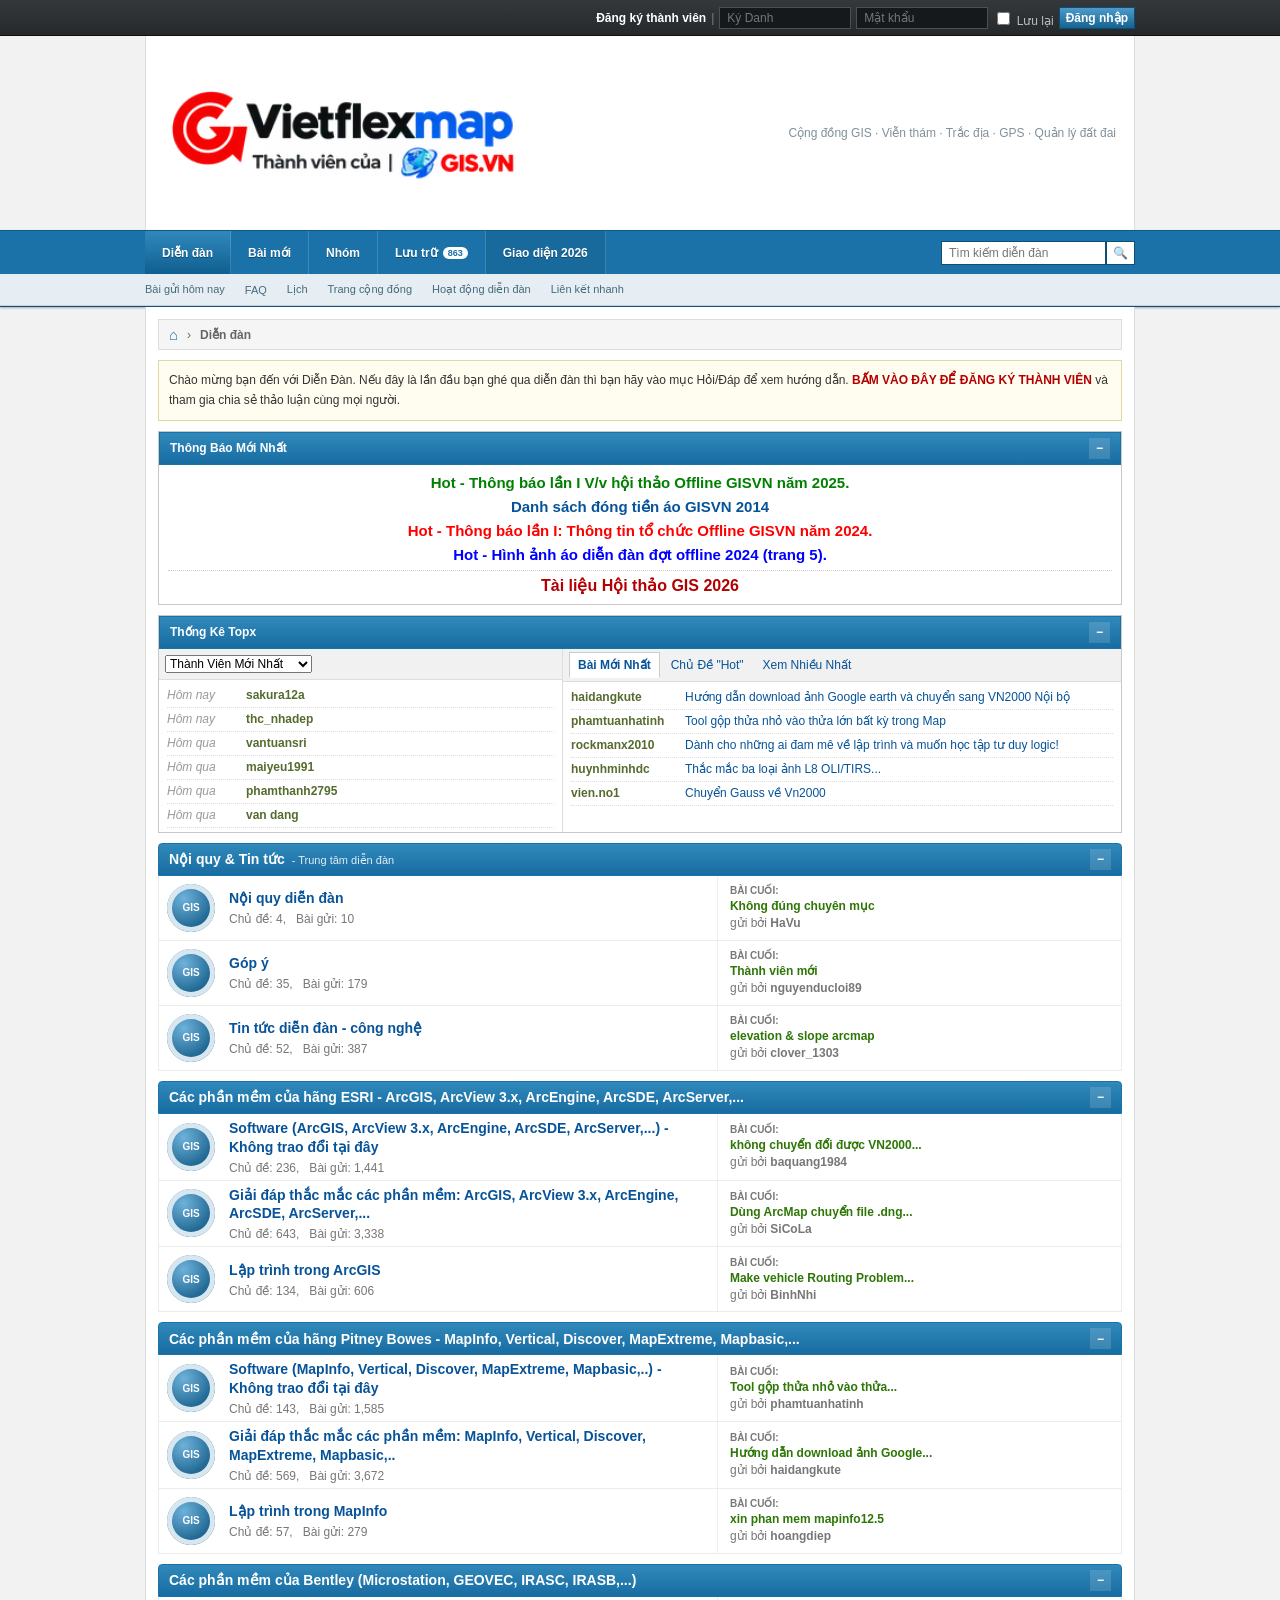
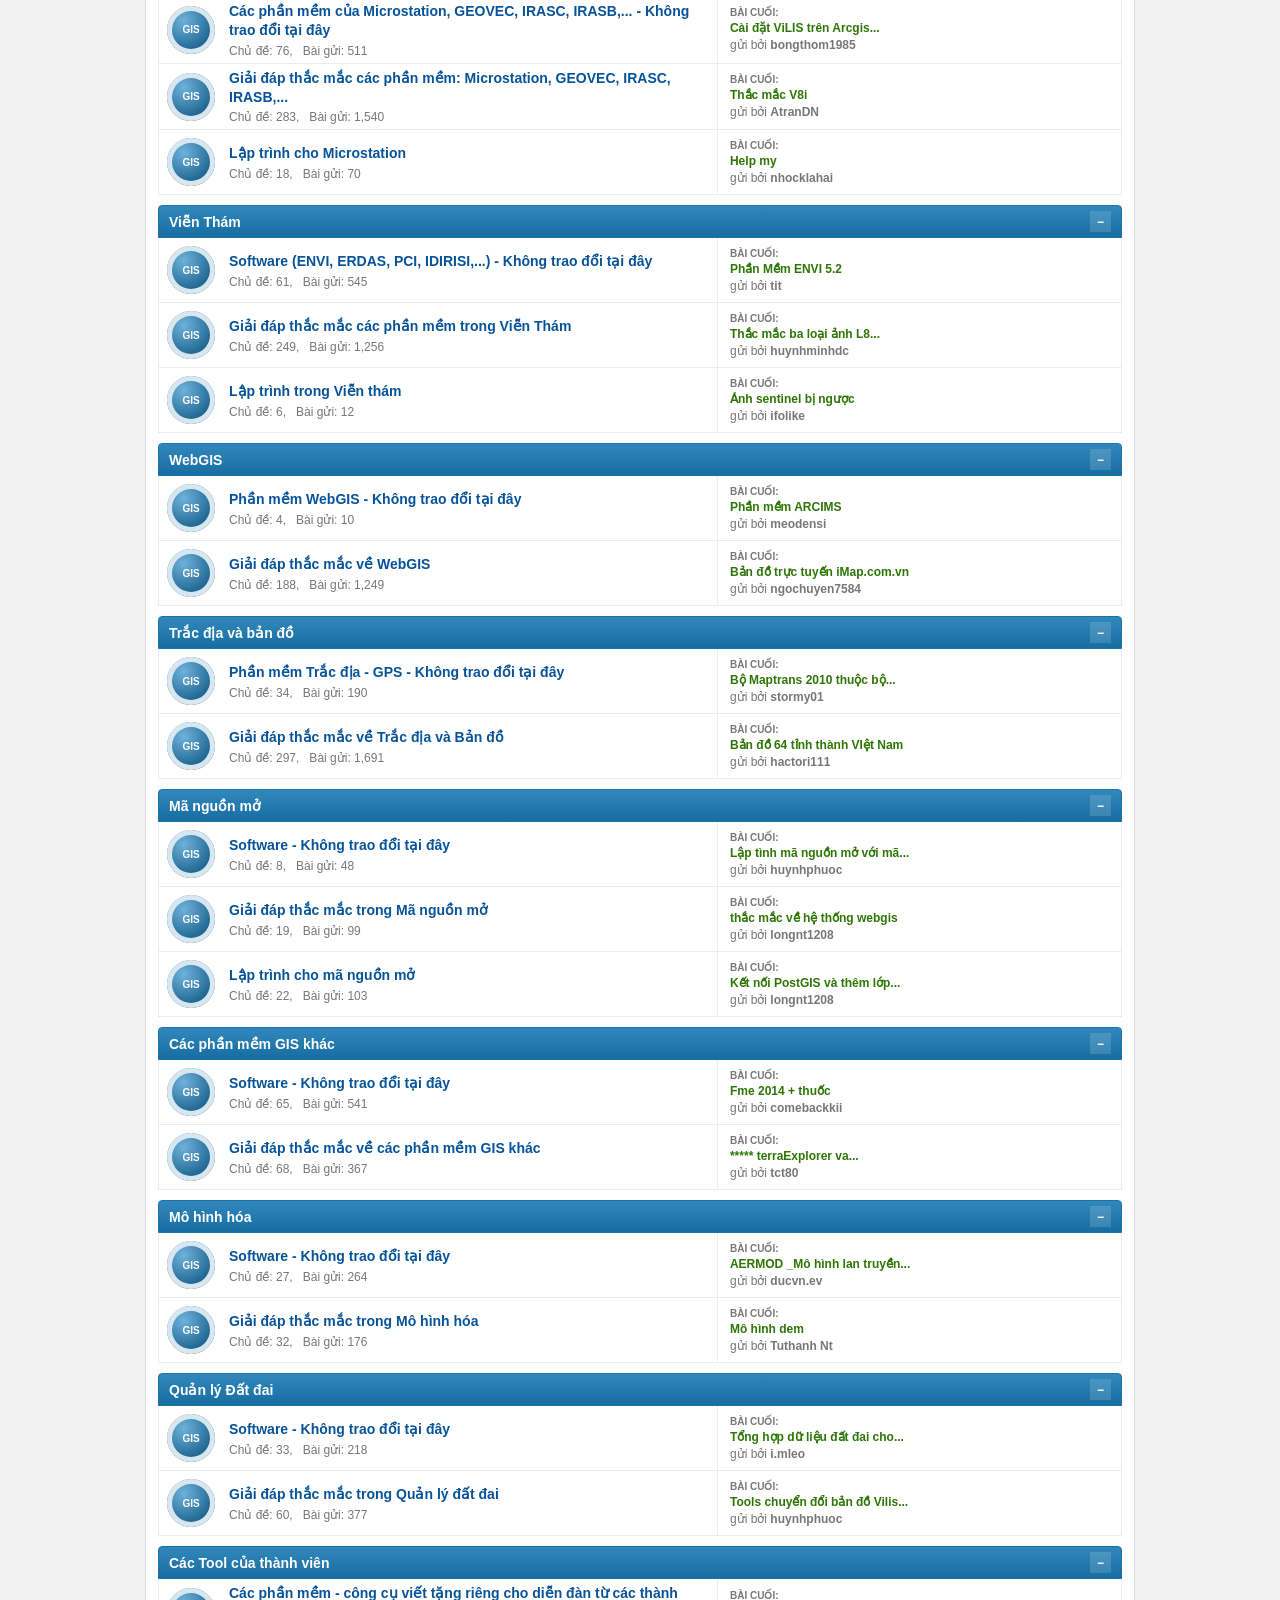
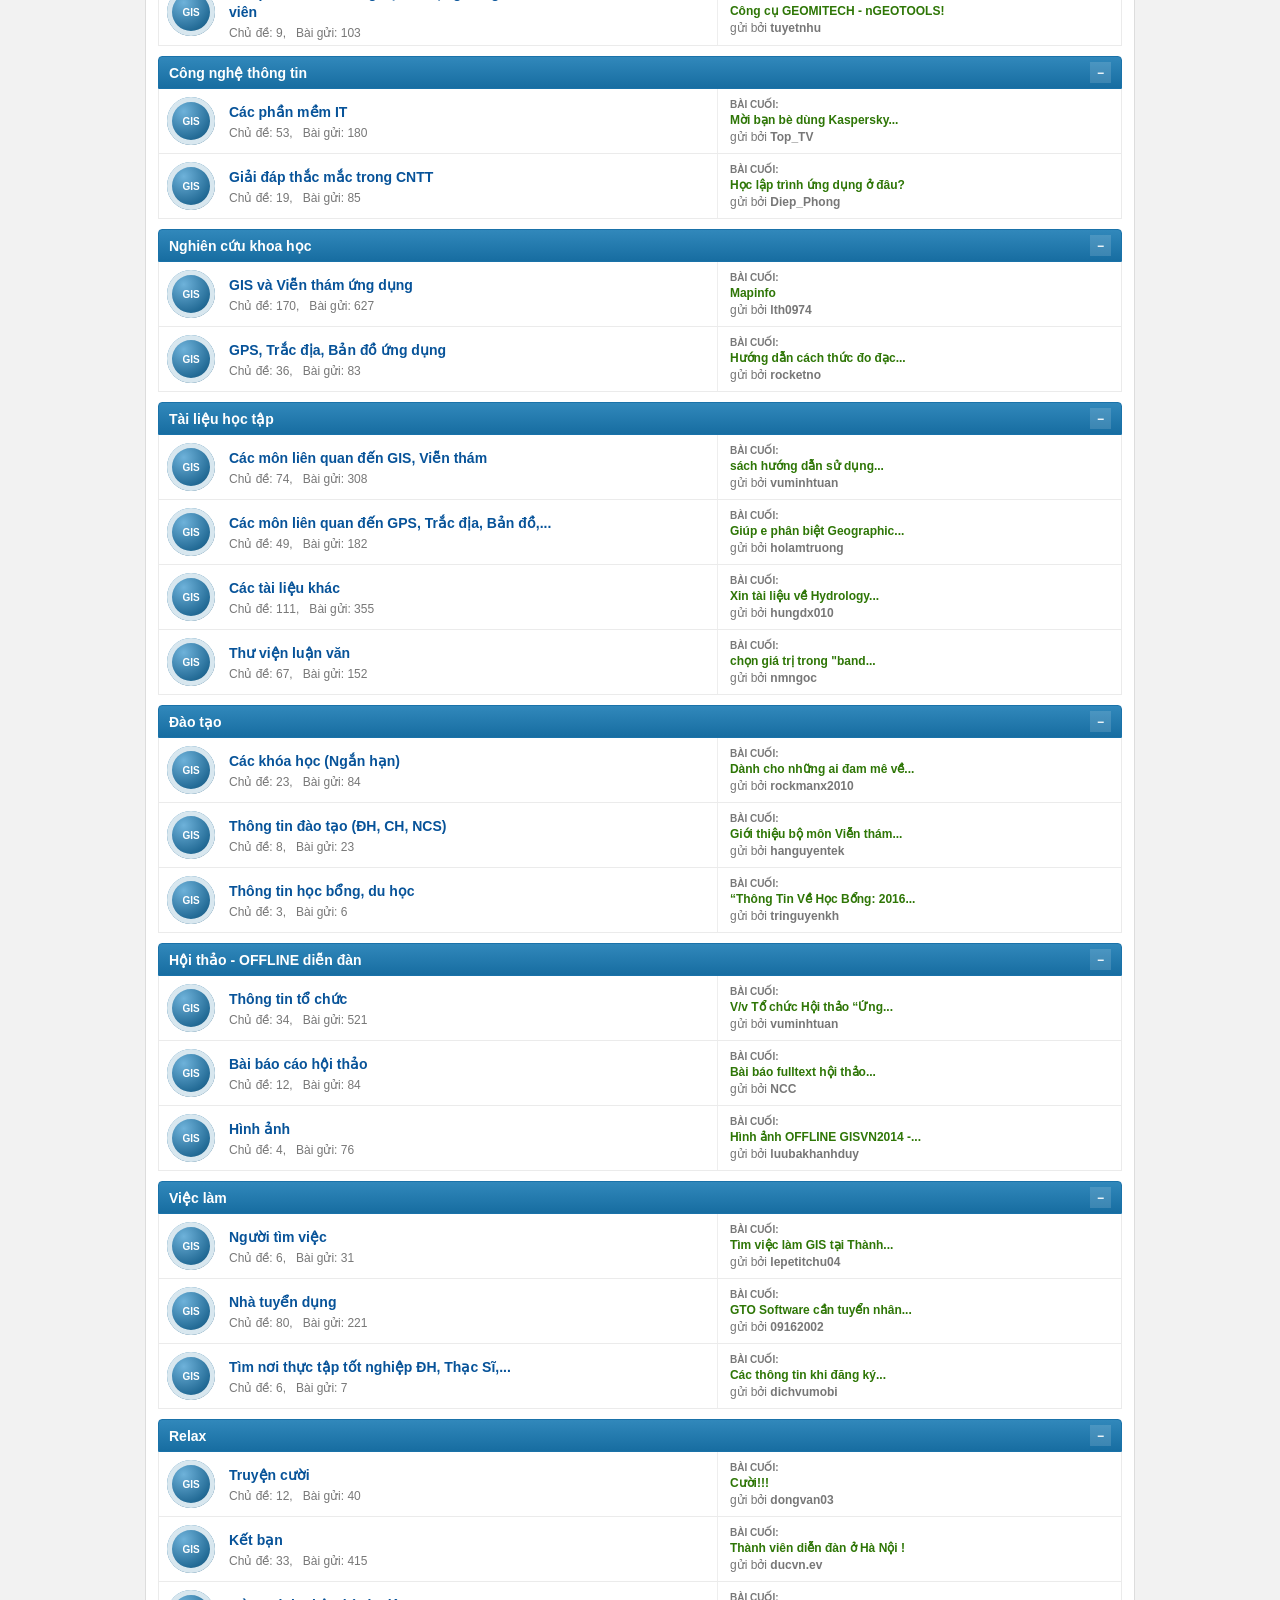
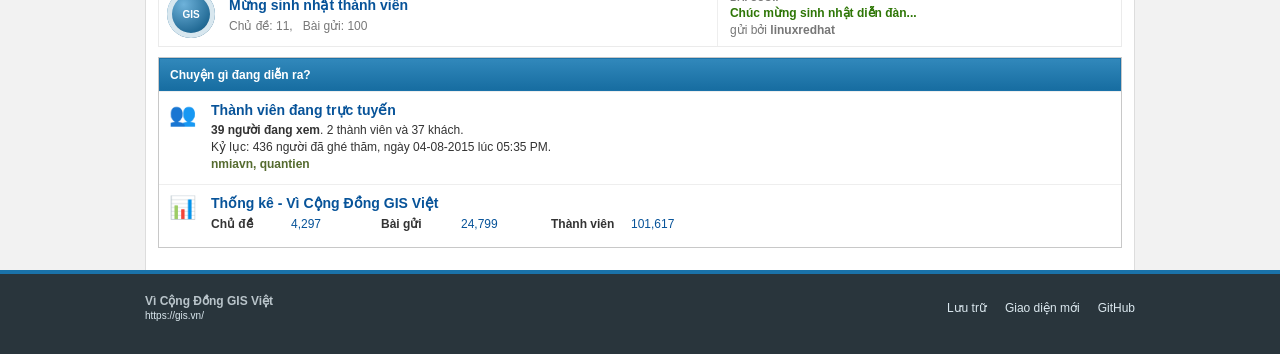
==== commit 1b28b92e: "feat: update GISForum branding, banner and 2026 notices" ====
--- a/docs/index.html
+++ b/docs/index.html
@@ -3,13 +3,11 @@
 <head>
 <meta charset="utf-8">
 <meta name="viewport" content="width=device-width,initial-scale=1">
-<title>Vì Cộng Đồng GIS Việt — GISForum Classic</title>
-<meta name="description" content="Phục dựng giao diện diễn đàn GISVN cổ điển dựa trên bản lưu vBulletin 4.1.7 năm 2016.">
+<title>Vietflexmap GIS.VN — Diễn đàn GIS Việt Nam</title>
+<meta name="description" content="Diễn đàn cộng đồng GIS Việt Nam — GIS, WebGIS, viễn thám, trắc địa, bản đồ và công nghệ không gian.">
 <link rel="stylesheet" href="./styles.css">
 </head>
 <body>
-<div class="classic-ribbon">GISVN CLASSIC · PHỤC DỰNG TỪ DIỄN ĐÀN GỐC 2012–2016</div>
-
 <div id="topBar">
   <div class="pageWrap top-inner">
     <a class="register" href="#">Đăng ký thành viên</a><span class="sep">|</span>
@@ -23,9 +21,8 @@
 </div>
 
 <header class="pageWrap header">
-  <a class="classic-logo" href="./">
-    <span class="logo-orbit"></span>
-    <span class="logo-copy"><b>VÌ CỘNG ĐỒNG</b><strong>GIS VIỆT</strong><small>www.gisvn.com.vn</small></span>
+  <a class="classic-logo" href="https://gis.vn/" target="_blank" rel="noopener" aria-label="Vietflexmap GIS.VN">
+    <img class="brand-banner" src="./vietflexmap-gisvn.webp" alt="Vietflexmap - Thành viên của GIS.VN">
   </a>
   <div class="header-note">Cộng đồng GIS · Viễn thám · Trắc địa · GPS · Quản lý đất đai</div>
 </header>
@@ -57,7 +54,7 @@
 </nav>
 
 <main class="pageWrap main">
-  <div class="breadcrumb"><span class="home">⌂</span><span>›</span><b>Diễn đàn</b><span class="source-tag">vBulletin 4.1.7 heritage</span></div>
+  <div class="breadcrumb"><span class="home">⌂</span><span>›</span><b>Diễn đàn</b></div>
 
   <div class="notice">
     Chào mừng bạn đến với Diễn Đàn. Nếu đây là lần đầu bạn ghé qua diễn đàn thì bạn hãy vào mục Hỏi/Đáp để xem hướng dẫn.
@@ -67,10 +64,11 @@
   <section class="legacy-box announcements">
     <div class="box-head"><b>Thông Báo Mới Nhất</b><button class="collapse-btn" data-collapse="announcementsBody">−</button></div>
     <div id="announcementsBody" class="announcement-list">
-      <a class="green" href="#">Hot - Thông báo lần I V/v hội thảo Offline GISVN năm 2015.</a>
+      <a class="green" href="#">Hot - Thông báo lần I V/v hội thảo Offline GISVN năm 2025.</a>
       <a href="#">Danh sách đóng tiền áo GISVN 2014</a>
-      <a class="red" href="#">Hot - Thông báo lần I: Thông tin tổ chức Offline GISVN năm 2014.</a>
-      <a class="blue" href="#">Hot - Hình ảnh áo diễn đàn đợt offline 2014 (trang 5).</a>
+      <a class="red" href="#">Hot - Thông báo lần I: Thông tin tổ chức Offline GISVN năm 2024.</a>
+      <a class="blue" href="#">Hot - Hình ảnh áo diễn đàn đợt offline 2024 (trang 5).</a>
+      <a class="conference-2026" href="#"><b>Tài liệu Hội thảo GIS 2026</b></a>
     </div>
   </section>
 
@@ -114,7 +112,6 @@
       <div class="wgo-icon">📊</div>
       <div><h3>Thống kê - Vì Cộng Đồng GIS Việt</h3>
         <dl class="stats"><dt>Chủ đề</dt><dd>4,297</dd><dt>Bài gửi</dt><dd>24,799</dd><dt>Thành viên</dt><dd>101,617</dd></dl>
-        <p>Di sản số liệu được giữ theo bản chụp diễn đàn năm 2016; dữ liệu production mới sẽ được tách riêng.</p>
       </div>
     </div>
   </section>
@@ -122,7 +119,7 @@
 
 <footer class="footer">
   <div class="pageWrap footer-grid">
-    <div><strong>Vì Cộng Đồng GIS Việt</strong><br><small>Phục dựng GISForum · Base27-CVNSS</small></div>
+    <div><strong>Vì Cộng Đồng GIS Việt</strong><br><small><a href="https://gis.vn/" target="_blank" rel="noopener">https://gis.vn/</a></small></div>
     <div class="footer-links"><a href="./archive/">Lưu trữ</a><a href="./modern.html">Giao diện mới</a><a href="https://github.com/Base27-CVNSS/GISForum">GitHub</a></div>
   </div>
 </footer>
--- a/docs/styles.css
+++ b/docs/styles.css
@@ -1,3 +1,3 @@
-*{box-sizing:border-box}html{scroll-behavior:smooth}body{margin:0;background:#f2f2f2;color:#333;font:12px Arial,Tahoma,Verdana,sans-serif}a{color:#075399;text-decoration:none}a:hover{color:#2e7606;text-decoration:underline}button,input,select{font:inherit}.pageWrap{width:990px;max-width:calc(100% - 20px);margin:0 auto}.classic-ribbon{background:#eef6fa;border-bottom:1px solid #c9dde9;color:#617b8b;font-size:10px;text-align:center;padding:4px;letter-spacing:.08em}#topBar{background:linear-gradient(#34383b,#25292c);height:36px;color:#bbb;border-bottom:1px solid #111}.top-inner{height:36px;display:flex;align-items:center;justify-content:flex-end;gap:5px}.register{color:#fff;font-weight:bold}.sep{color:#71808a}.login-form{display:flex;align-items:center;gap:5px}.login-form input:not([type=checkbox]){width:132px;height:22px;background:#15191c;border:1px solid #4a5156;color:#ddd;padding:3px 7px}.login-form label{white-space:nowrap}.login-form button{height:22px;border:1px solid #0b4f78;background:linear-gradient(#4e9bca,#14638f);color:#fff;font-weight:bold;cursor:pointer}.header{height:114px;background:#fff;display:flex;align-items:center;justify-content:space-between;padding:0 18px;border-left:1px solid #ddd;border-right:1px solid #ddd}.classic-logo{height:92px;display:flex;align-items:center;color:#1d4f6d;text-decoration:none!important}.logo-orbit{width:74px;height:74px;border:6px solid #1c75a7;border-right-color:#73a82c;border-radius:50%;position:relative;margin-right:12px;transform:rotate(-16deg)}.logo-orbit:after{content:"GIS";position:absolute;inset:13px;display:grid;place-items:center;font:900 18px Arial;color:#245d7c;transform:rotate(16deg)}.logo-copy{display:flex;flex-direction:column;line-height:.95}.logo-copy b{font-size:13px;letter-spacing:.15em;color:#6b7d87}.logo-copy strong{font-size:32px;color:#1a72a9}.logo-copy small{margin-top:8px;color:#7b9a3a;letter-spacing:.08em}.header-note{max-width:440px;text-align:right;color:#81909a;font-size:12px;line-height:1.6}.navbar{background:#1a72a9;border-top:1px solid #105a88;border-bottom:1px solid #0f5078;box-shadow:0 1px 2px #aaa}.nav-inner{height:43px;display:flex;align-items:stretch}.tabs{display:flex;align-items:stretch;flex:1}.tabs>a{display:flex;align-items:center;padding:0 17px;color:#fff;font-weight:bold;text-decoration:none;border-right:1px solid rgba(255,255,255,.16);text-shadow:0 1px #0a4b70}.tabs>a:hover,.tabs>a.selected{background:linear-gradient(#3188bc,#0f5f90);color:#fff}.tabs .new-ui{background:rgba(0,0,0,.08)}.count-chip{margin-left:5px;background:#fff;color:#1a72a9;border-radius:8px;padding:1px 5px;font-size:9px;text-shadow:none}.nav-search{display:flex;align-items:center;padding-left:10px}.nav-search input{height:24px;width:165px;border:1px solid #0d4f75;padding:4px 7px}.nav-search button{height:24px;border:1px solid #0d4f75;background:#fff;cursor:pointer}.subnav{background:#e6eef3;border-bottom:1px solid #c4d2da}.subnav .pageWrap{height:31px;display:flex;align-items:center;gap:20px}.subnav a{font-size:11px;color:#456a7d}.main{background:#fff;min-height:600px;padding:12px;border-left:1px solid #ddd;border-right:1px solid #ddd}.breadcrumb{height:31px;background:#f5f5f5;border:1px solid #ddd;display:flex;align-items:center;gap:9px;padding:0 10px;color:#666}.breadcrumb .home{font-size:15px;color:#1a72a9}.source-tag{margin-left:auto;color:#99a4aa;font-size:10px}.notice{margin:10px 0;border:1px solid #e1d8a3;background:#fffdf0;padding:10px;line-height:1.6}.notice a{color:#b40000}.legacy-box{margin:10px 0;border:1px solid #c8c8c8;background:#fff}.box-head,.category-head{min-height:33px;background:linear-gradient(#3188bb,#176da1);border:1px solid #1a72a9;color:#fff;display:flex;align-items:center;justify-content:space-between;padding:0 10px;font-weight:bold}.collapse-btn{border:0;background:rgba(255,255,255,.14);color:#fff;width:21px;height:21px;cursor:pointer}.announcement-list{padding:9px;text-align:center;display:flex;flex-direction:column;gap:6px;font-size:15px;font-weight:bold}.announcement-list .green{color:green}.announcement-list .red{color:red}.announcement-list .blue{color:blue}.topx-grid{display:grid;grid-template-columns:42% 58%}.topx-panel{min-width:0;border-right:1px solid #ddd}.topx-panel:last-child{border-right:0}.topx-tabs{min-height:31px;background:#f1f1f1;border-bottom:1px solid #ddd;display:flex;align-items:center;padding:3px 6px;gap:3px}.topx-tabs select{max-width:100%}.latest-tabs button{border:0;background:transparent;color:#075399;padding:5px 8px;cursor:pointer}.latest-tabs button.active{font-weight:bold;background:#fff;border:1px solid #ccc;border-bottom-color:#fff}.member-list,.latest-list{padding:4px 8px}.member-list span,.latest-list a{min-height:24px;border-bottom:1px dotted #ddd;display:flex;align-items:center;gap:9px}.member-list time{width:70px;color:#999;font-style:italic}.member-list b{color:#556b2f}.latest-list b{width:105px;color:#556b2f;overflow:hidden;text-overflow:ellipsis}.latest-list span{white-space:nowrap;overflow:hidden;text-overflow:ellipsis}.forum-filter-status{margin:10px 0;background:#eef6fa;border:1px solid #c3dce9;padding:8px;color:#486a7d}.category{margin:10px 0}.category-head{border-radius:4px 4px 0 0}.category-head .cat-title{font-size:14px}.category-head .cat-desc{font-weight:normal;font-size:11px;margin-left:7px;color:#e0edf4}.forum-row{display:grid;grid-template-columns:minmax(0,58%) 1fr;min-height:65px;border:1px solid #ebebeb;border-top:0;background:#fff}.forum-row:hover{background:#fbfdfe}.forum-info{display:grid;grid-template-columns:62px 1fr;align-items:center;padding:5px 8px}.forum-icon{width:48px;height:48px;border-radius:50%;background:radial-gradient(circle at 35% 30%,#6eb2da,#236b96 62%,#164765);position:relative;box-shadow:inset 0 0 0 5px #d8e7ef}.forum-icon:after{content:"GIS";position:absolute;inset:0;display:grid;place-items:center;color:#fff;font-size:10px;font-weight:bold}.forum-title{font-size:14px;font-weight:bold;line-height:1.35}.forum-stats{margin-top:4px;color:#777}.lastpost{border-left:1px solid #eee;padding:9px 12px;display:flex;flex-direction:column;justify-content:center;min-width:0}.lastpost-label{font-weight:bold;color:#777;font-size:10px;text-transform:uppercase}.lastpost-title{color:#2e7606;font-weight:bold;margin:3px 0;white-space:nowrap;overflow:hidden;text-overflow:ellipsis}.lastpost-by{color:#777}.wgo-row{display:grid;grid-template-columns:42px 1fr;padding:10px;border-top:1px solid #eee}.wgo-row:first-of-type{border-top:0}.wgo-icon{font-size:22px}.wgo-row h3{margin:0 0 5px;color:#075399}.wgo-row p{margin:3px 0}.users{color:#556b2f;font-weight:bold}.stats{display:grid;grid-template-columns:80px 90px 80px 90px 80px 90px;margin:6px 0}.stats dt{font-weight:bold}.stats dd{margin:0;color:#075399}.footer{background:#29353c;color:#b9c4ca;border-top:4px solid #1a72a9;padding:20px 0 32px}.footer-grid{display:flex;justify-content:space-between;align-items:center}.footer a{color:#dbe8ef}.footer-links{display:flex;gap:18px}
-@media(max-width:760px){.pageWrap{max-width:calc(100% - 10px)}#topBar{height:auto}.top-inner{height:auto;padding:6px;flex-wrap:wrap}.login-form input:not([type=checkbox]){width:110px}.header{height:100px}.header-note{display:none}.classic-logo{transform:scale(.82);transform-origin:left center}.nav-inner{height:auto;flex-direction:column}.tabs{overflow:auto}.tabs>a{padding:12px 13px;white-space:nowrap}.nav-search{padding:7px;background:#135f8c}.nav-search input{flex:1;width:auto}.subnav{display:none}.main{padding:6px}.topx-grid{grid-template-columns:1fr}.topx-panel{border-right:0;border-bottom:1px solid #ddd}.forum-row{grid-template-columns:1fr}.lastpost{border-left:0;border-top:1px dashed #ddd;margin-left:62px;padding-top:6px}.stats{grid-template-columns:70px 1fr}.footer-grid{align-items:flex-start;gap:15px;flex-direction:column}.source-tag{display:none}}
-@media(max-width:480px){.login-form label{display:none}.login-form input:not([type=checkbox]){width:96px}.classic-logo{transform:scale(.68);width:330px}.header{height:82px;padding:0}.announcement-list{font-size:12px}.forum-info{grid-template-columns:48px 1fr}.forum-icon{width:38px;height:38px}.lastpost{margin-left:48px}.category-head .cat-desc{display:none}.latest-list b{width:80px}}
+*{box-sizing:border-box}html{scroll-behavior:smooth}body{margin:0;background:#f2f2f2;color:#333;font:12px Arial,Tahoma,Verdana,sans-serif}a{color:#075399;text-decoration:none}a:hover{color:#2e7606;text-decoration:underline}button,input,select{font:inherit}.pageWrap{width:990px;max-width:calc(100% - 20px);margin:0 auto}#topBar{background:linear-gradient(#34383b,#25292c);height:36px;color:#bbb;border-bottom:1px solid #111}.top-inner{height:36px;display:flex;align-items:center;justify-content:flex-end;gap:5px}.register{color:#fff;font-weight:bold}.sep{color:#71808a}.login-form{display:flex;align-items:center;gap:5px}.login-form input:not([type=checkbox]){width:132px;height:22px;background:#15191c;border:1px solid #4a5156;color:#ddd;padding:3px 7px}.login-form label{white-space:nowrap}.login-form button{height:22px;border:1px solid #0b4f78;background:linear-gradient(#4e9bca,#14638f);color:#fff;font-weight:bold;cursor:pointer}.header{min-height:176px;background:#fff;display:flex;align-items:center;justify-content:space-between;padding:10px 18px;border-left:1px solid #ddd;border-right:1px solid #ddd}.classic-logo{display:flex;align-items:center;max-width:48%;text-decoration:none!important}.brand-banner{display:block;width:360px;max-width:100%;height:auto;object-fit:contain}.header-note{max-width:440px;text-align:right;color:#81909a;font-size:12px;line-height:1.6}.navbar{background:#1a72a9;border-top:1px solid #105a88;border-bottom:1px solid #0f5078;box-shadow:0 1px 2px #aaa}.nav-inner{height:43px;display:flex;align-items:stretch}.tabs{display:flex;align-items:stretch;flex:1}.tabs>a{display:flex;align-items:center;padding:0 17px;color:#fff;font-weight:bold;text-decoration:none;border-right:1px solid rgba(255,255,255,.16);text-shadow:0 1px #0a4b70}.tabs>a:hover,.tabs>a.selected{background:linear-gradient(#3188bc,#0f5f90);color:#fff}.tabs .new-ui{background:rgba(0,0,0,.08)}.count-chip{margin-left:5px;background:#fff;color:#1a72a9;border-radius:8px;padding:1px 5px;font-size:9px;text-shadow:none}.nav-search{display:flex;align-items:center;padding-left:10px}.nav-search input{height:24px;width:165px;border:1px solid #0d4f75;padding:4px 7px}.nav-search button{height:24px;border:1px solid #0d4f75;background:#fff;cursor:pointer}.subnav{background:#e6eef3;border-bottom:1px solid #c4d2da}.subnav .pageWrap{height:31px;display:flex;align-items:center;gap:20px}.subnav a{font-size:11px;color:#456a7d}.main{background:#fff;min-height:600px;padding:12px;border-left:1px solid #ddd;border-right:1px solid #ddd}.breadcrumb{height:31px;background:#f5f5f5;border:1px solid #ddd;display:flex;align-items:center;gap:9px;padding:0 10px;color:#666}.breadcrumb .home{font-size:15px;color:#1a72a9}.source-tag{margin-left:auto;color:#99a4aa;font-size:10px}.notice{margin:10px 0;border:1px solid #e1d8a3;background:#fffdf0;padding:10px;line-height:1.6}.notice a{color:#b40000}.legacy-box{margin:10px 0;border:1px solid #c8c8c8;background:#fff}.box-head,.category-head{min-height:33px;background:linear-gradient(#3188bb,#176da1);border:1px solid #1a72a9;color:#fff;display:flex;align-items:center;justify-content:space-between;padding:0 10px;font-weight:bold}.collapse-btn{border:0;background:rgba(255,255,255,.14);color:#fff;width:21px;height:21px;cursor:pointer}.announcement-list{padding:9px;text-align:center;display:flex;flex-direction:column;gap:6px;font-size:15px;font-weight:bold}.announcement-list .green{color:green}.announcement-list .red{color:red}.announcement-list .blue{color:blue}.announcement-list .conference-2026{color:#b40000;font-size:16px;padding-top:5px;border-top:1px dotted #ccc}.topx-grid{display:grid;grid-template-columns:42% 58%}.topx-panel{min-width:0;border-right:1px solid #ddd}.topx-panel:last-child{border-right:0}.topx-tabs{min-height:31px;background:#f1f1f1;border-bottom:1px solid #ddd;display:flex;align-items:center;padding:3px 6px;gap:3px}.topx-tabs select{max-width:100%}.latest-tabs button{border:0;background:transparent;color:#075399;padding:5px 8px;cursor:pointer}.latest-tabs button.active{font-weight:bold;background:#fff;border:1px solid #ccc;border-bottom-color:#fff}.member-list,.latest-list{padding:4px 8px}.member-list span,.latest-list a{min-height:24px;border-bottom:1px dotted #ddd;display:flex;align-items:center;gap:9px}.member-list time{width:70px;color:#999;font-style:italic}.member-list b{color:#556b2f}.latest-list b{width:105px;color:#556b2f;overflow:hidden;text-overflow:ellipsis}.latest-list span{white-space:nowrap;overflow:hidden;text-overflow:ellipsis}.forum-filter-status{margin:10px 0;background:#eef6fa;border:1px solid #c3dce9;padding:8px;color:#486a7d}.category{margin:10px 0}.category-head{border-radius:4px 4px 0 0}.category-head .cat-title{font-size:14px}.category-head .cat-desc{font-weight:normal;font-size:11px;margin-left:7px;color:#e0edf4}.forum-row{display:grid;grid-template-columns:minmax(0,58%) 1fr;min-height:65px;border:1px solid #ebebeb;border-top:0;background:#fff}.forum-row:hover{background:#fbfdfe}.forum-info{display:grid;grid-template-columns:62px 1fr;align-items:center;padding:5px 8px}.forum-icon{width:48px;height:48px;border-radius:50%;background:radial-gradient(circle at 35% 30%,#6eb2da,#236b96 62%,#164765);position:relative;box-shadow:inset 0 0 0 5px #d8e7ef}.forum-icon:after{content:"GIS";position:absolute;inset:0;display:grid;place-items:center;color:#fff;font-size:10px;font-weight:bold}.forum-title{font-size:14px;font-weight:bold;line-height:1.35}.forum-stats{margin-top:4px;color:#777}.lastpost{border-left:1px solid #eee;padding:9px 12px;display:flex;flex-direction:column;justify-content:center;min-width:0}.lastpost-label{font-weight:bold;color:#777;font-size:10px;text-transform:uppercase}.lastpost-title{color:#2e7606;font-weight:bold;margin:3px 0;white-space:nowrap;overflow:hidden;text-overflow:ellipsis}.lastpost-by{color:#777}.wgo-row{display:grid;grid-template-columns:42px 1fr;padding:10px;border-top:1px solid #eee}.wgo-row:first-of-type{border-top:0}.wgo-icon{font-size:22px}.wgo-row h3{margin:0 0 5px;color:#075399}.wgo-row p{margin:3px 0}.users{color:#556b2f;font-weight:bold}.stats{display:grid;grid-template-columns:80px 90px 80px 90px 80px 90px;margin:6px 0}.stats dt{font-weight:bold}.stats dd{margin:0;color:#075399}.footer{background:#29353c;color:#b9c4ca;border-top:4px solid #1a72a9;padding:20px 0 32px}.footer-grid{display:flex;justify-content:space-between;align-items:center}.footer a{color:#dbe8ef}.footer-links{display:flex;gap:18px}
+@media(max-width:760px){.pageWrap{max-width:calc(100% - 10px)}#topBar{height:auto}.top-inner{height:auto;padding:6px;flex-wrap:wrap}.login-form input:not([type=checkbox]){width:110px}.header{min-height:150px}.header-note{display:none}.classic-logo{max-width:100%;width:100%;justify-content:center}.brand-banner{width:320px}.nav-inner{height:auto;flex-direction:column}.tabs{overflow:auto}.tabs>a{padding:12px 13px;white-space:nowrap}.nav-search{padding:7px;background:#135f8c}.nav-search input{flex:1;width:auto}.subnav{display:none}.main{padding:6px}.topx-grid{grid-template-columns:1fr}.topx-panel{border-right:0;border-bottom:1px solid #ddd}.forum-row{grid-template-columns:1fr}.lastpost{border-left:0;border-top:1px dashed #ddd;margin-left:62px;padding-top:6px}.stats{grid-template-columns:70px 1fr}.footer-grid{align-items:flex-start;gap:15px;flex-direction:column}.source-tag{display:none}}
+@media(max-width:480px){.login-form label{display:none}.login-form input:not([type=checkbox]){width:96px}.classic-logo{width:100%;max-width:100%}.brand-banner{width:285px}.header{min-height:138px;padding:6px}.announcement-list{font-size:12px}.forum-info{grid-template-columns:48px 1fr}.forum-icon{width:38px;height:38px}.lastpost{margin-left:48px}.category-head .cat-desc{display:none}.latest-list b{width:80px}}
